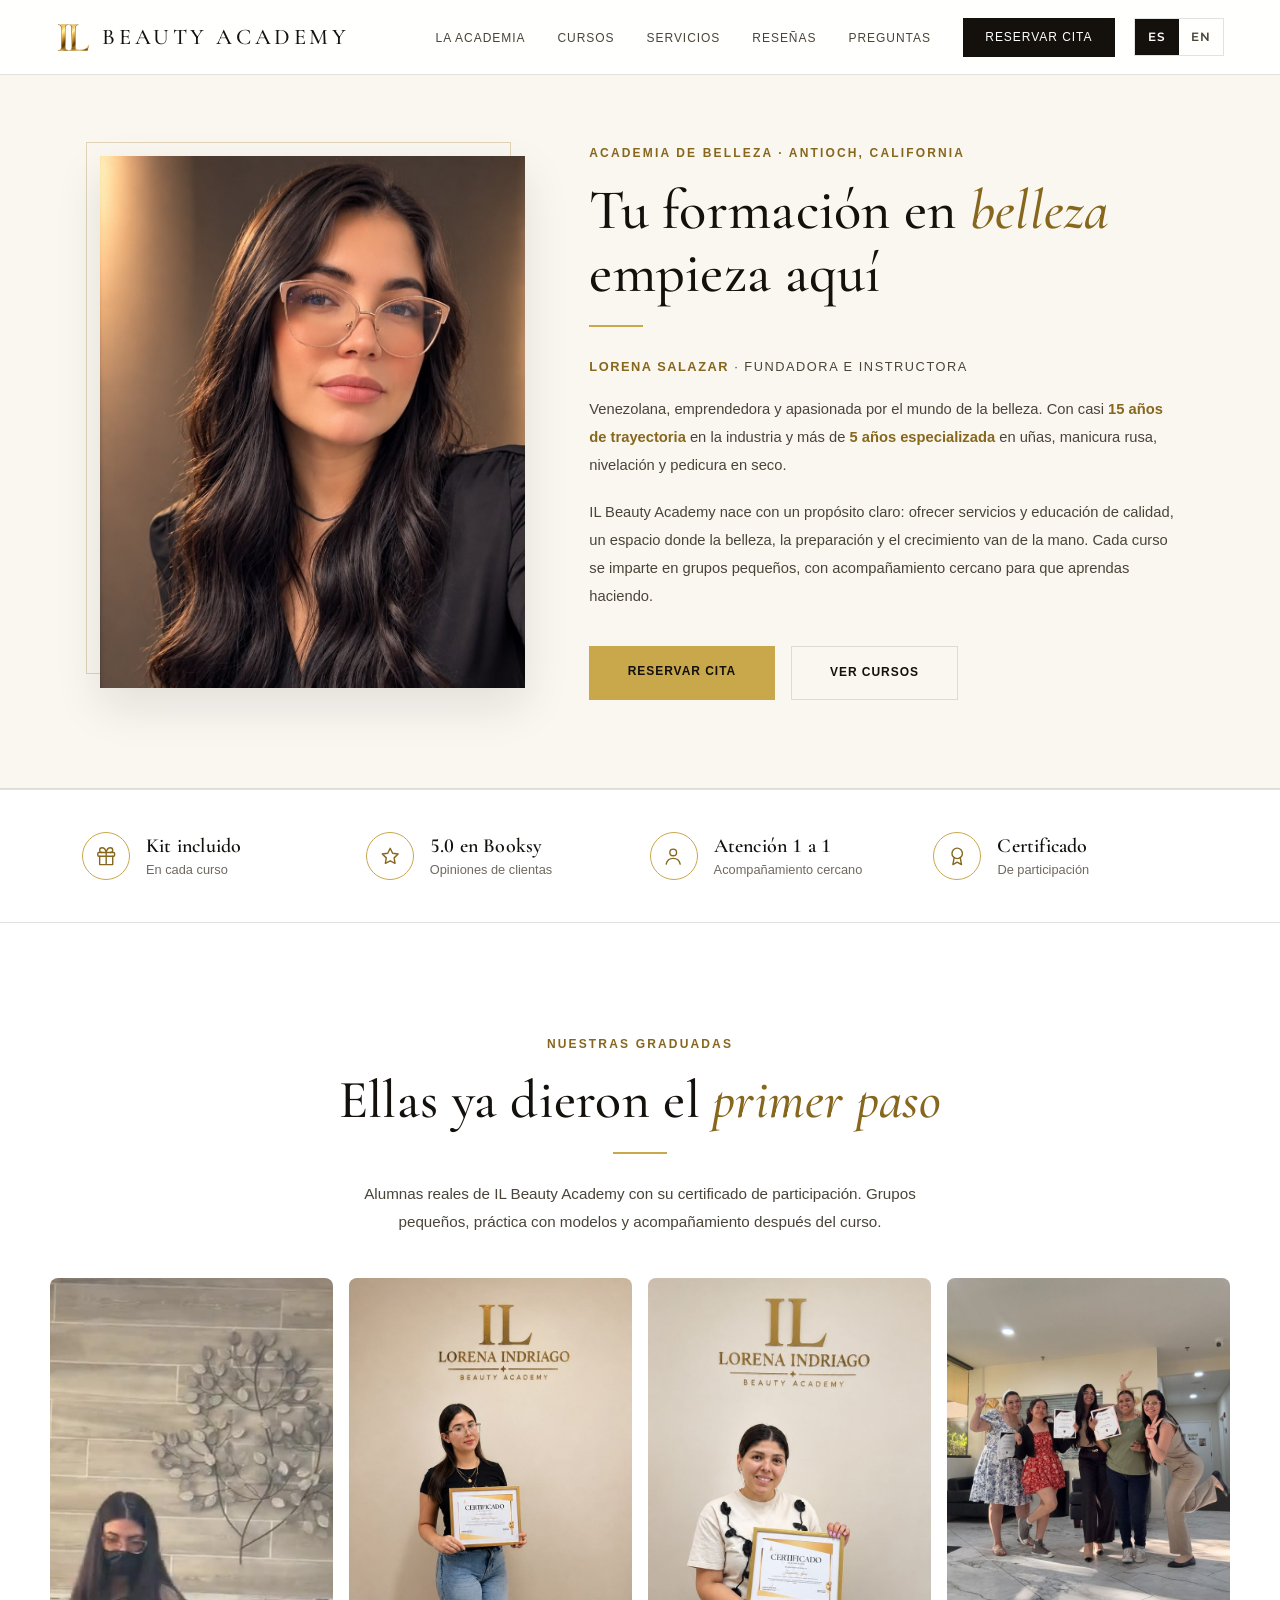
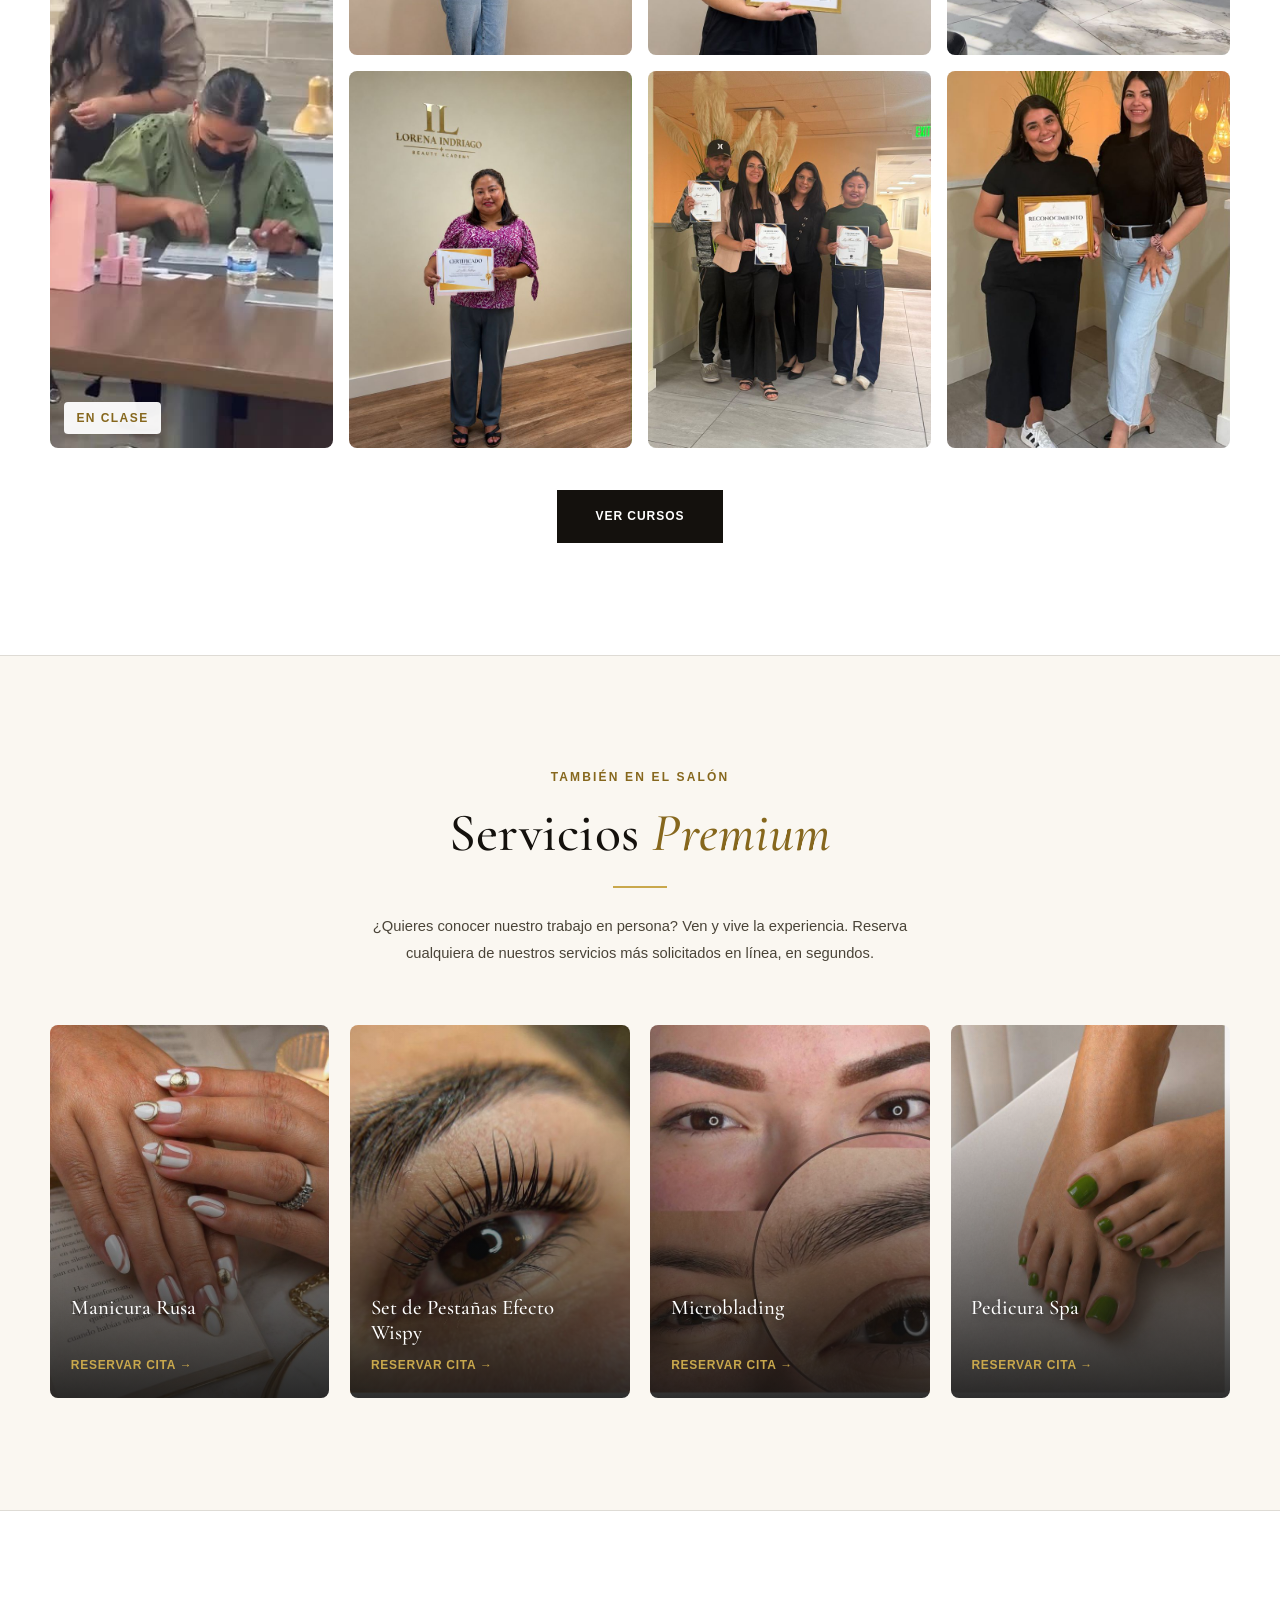
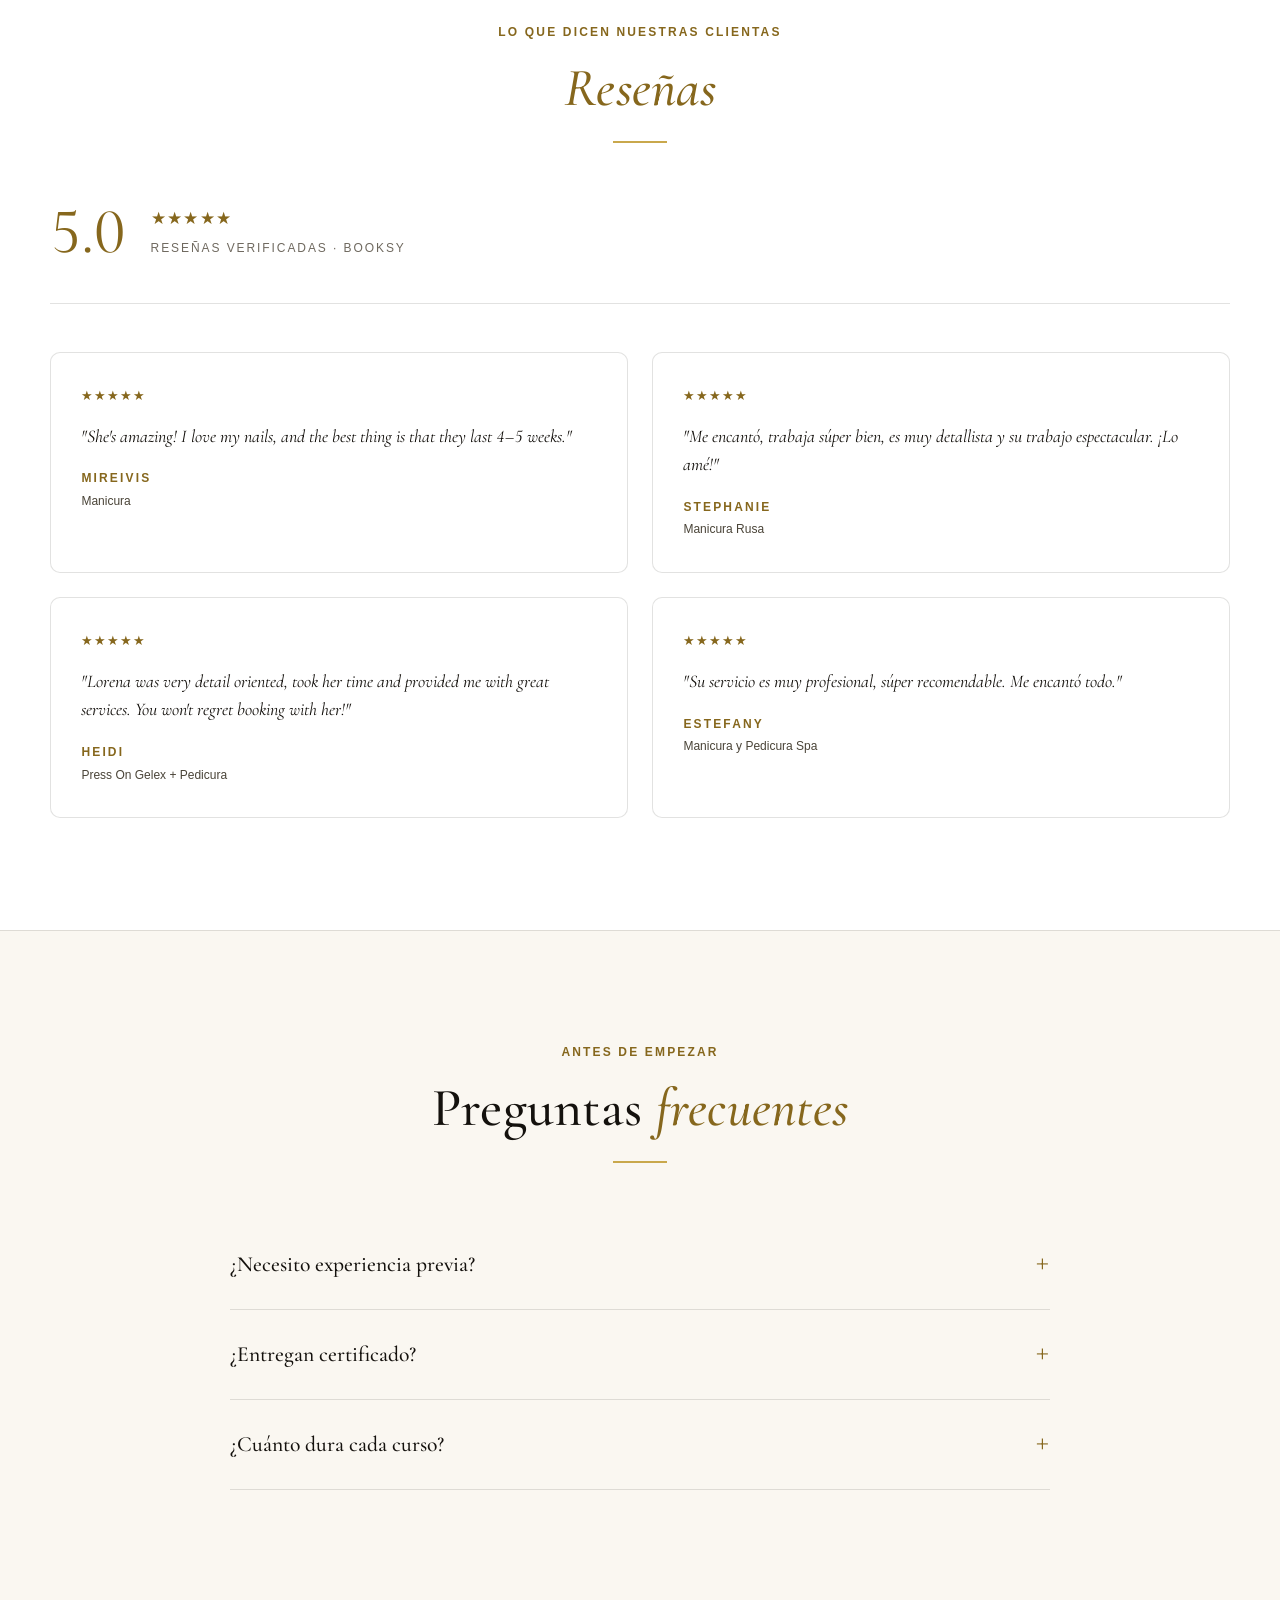
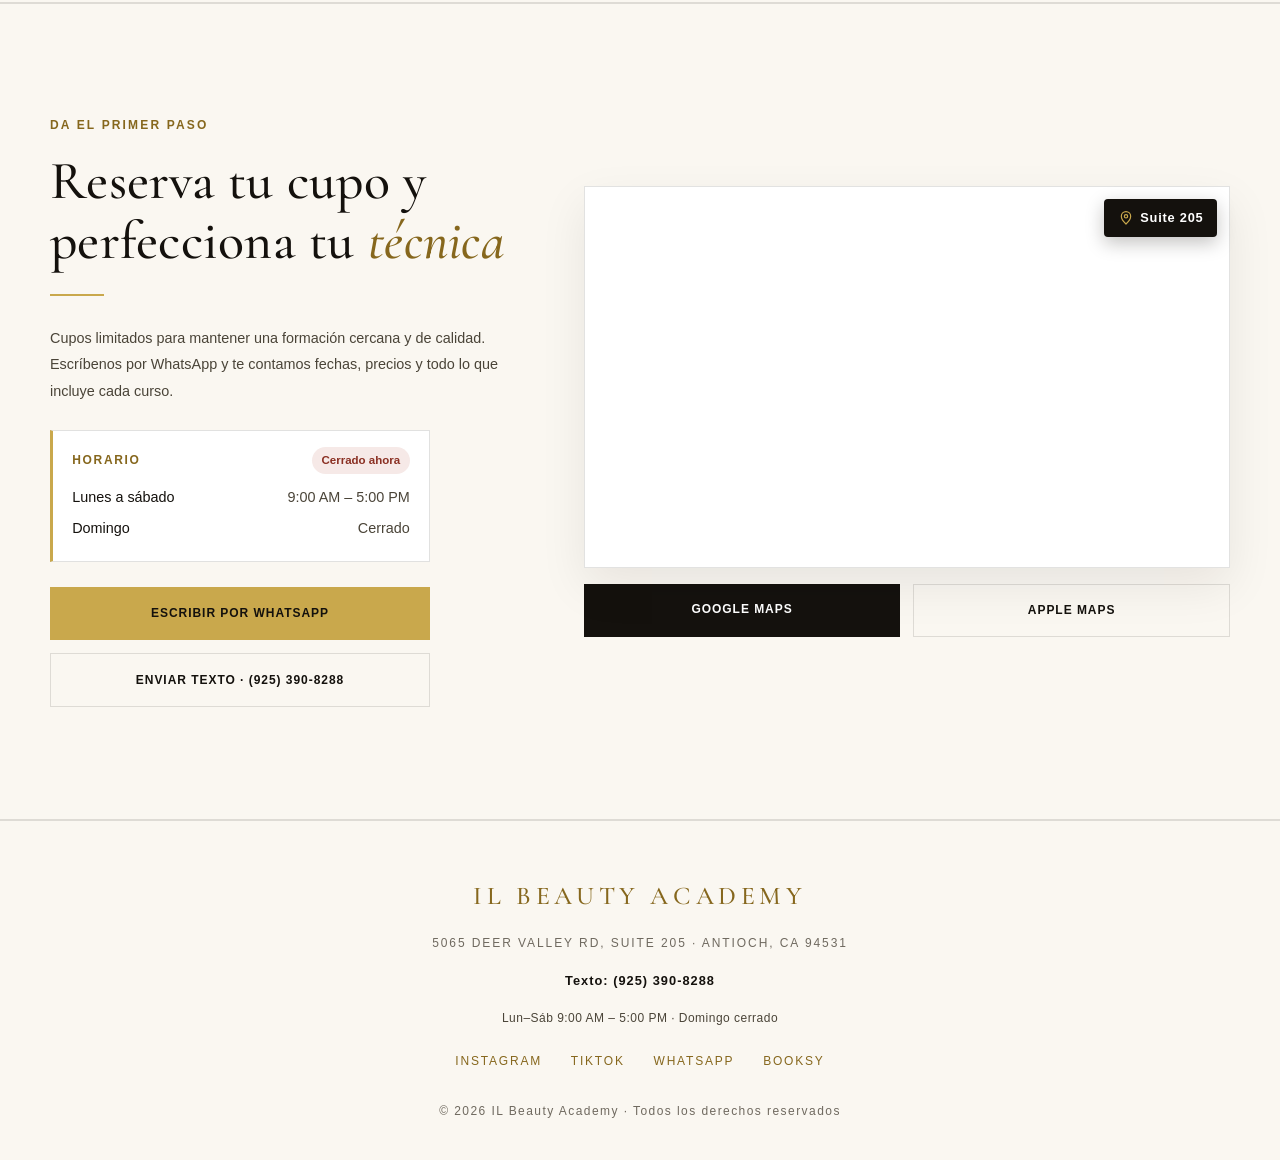
==== index.html @ 72096ed3 "Manicura Rusa Pro: mostrar foto en lugar de caja negra hasta tener video - Safari mostraba el reprod" ====
<!DOCTYPE html>
<html lang="es">
<head>
<meta charset="UTF-8"/>
<meta name="viewport" content="width=device-width, initial-scale=1.0"/>
<meta name="color-scheme" content="light only"/>
<meta name="supported-color-schemes" content="light"/>
<title>IL Beauty Academy · Cursos y Servicios de Belleza — Antioch, CA</title>
<link rel="icon" type="image/png" sizes="32x32" href="/img/icon-32.png?v=3"/>
<link rel="apple-touch-icon" sizes="180x180" href="/img/icon-180.png?v=3"/>
<meta name="theme-color" content="#14110d"/>
<meta property="og:type" content="website"/>
<meta property="og:site_name" content="IL Beauty Academy"/>
<meta property="og:title" content="IL Beauty Academy · Cursos y servicios de belleza en Antioch, CA"/>
<meta property="og:description" content="Cursos profesionales de uñas y servicios premium de belleza en Antioch, CA. / Professional nail courses and premium beauty services."/>
<meta property="og:url" content="https://ilbeautyacademy.com/"/>
<meta property="og:image" content="https://ilbeautyacademy.com/img/og-image.jpg?v=3"/>
<meta property="og:image:width" content="1200"/>
<meta property="og:image:height" content="630"/>
<meta name="twitter:card" content="summary_large_image"/>
<meta name="description" content="Academia de belleza en Antioch, CA. Cursos profesionales de uñas, pestañas y cejas, y servicios premium de belleza."/>
<link href="https://fonts.googleapis.com/css2?family=Cormorant+Garamond:ital,wght@0,300;0,400;0,500;0,600;1,300;1,400;1,500&family=Montserrat:wght@300;400;500;600;700&display=swap" rel="stylesheet"/>
<style>
  :root{
    color-scheme: light;
    --paper:#ffffff;
    --paper-2:#faf7f1;
    --ink:#14110d;
    --ink-soft:#4a4438;
    --gray:#8a8378;
    --gold:#C9A84C;
    --gold-deep:#9c7823;
    --black:#111111;
    --line:rgba(20,17,13,0.12);
    --gold-line:rgba(156,120,35,0.28);
  }
  *,*::before,*::after{box-sizing:border-box;margin:0;padding:0;}
  html{scroll-behavior:smooth;background:#fff;}
  body{background:var(--paper);color:var(--ink);font-family:'Montserrat',sans-serif;font-weight:400;line-height:1.6;overflow-x:hidden;-webkit-font-smoothing:antialiased;}
  img{display:block;max-width:100%;}
  a{color:inherit;}

  /* ---------- TYPE HELPERS ---------- */
  .eyebrow{font-size:0.62rem;letter-spacing:0.34em;text-transform:uppercase;color:var(--gold-deep);font-weight:600;}
  .display{font-family:'Cormorant Garamond',serif;font-weight:300;line-height:1.04;letter-spacing:0.005em;}
  .display em{font-style:italic;color:var(--gold-deep);}
  .rule{width:54px;height:2px;background:var(--gold);}

  /* ---------- NAV ---------- */
  nav{position:fixed;top:0;left:0;right:0;z-index:200;display:flex;align-items:center;justify-content:space-between;
    padding:1.1rem 3.5rem;background:rgba(255,255,255,0.92);backdrop-filter:blur(14px);border-bottom:1px solid var(--line);}
  .logo{font-family:'Cormorant Garamond',serif;font-size:1.4rem;font-weight:500;letter-spacing:0.16em;text-transform:uppercase;color:var(--gold-deep);text-decoration:none;}
  .logo span{color:var(--ink);}
  .nav-links{display:flex;align-items:center;gap:2rem;list-style:none;}
  .nav-links a{display:inline-flex;align-items:center;font-size:0.66rem;letter-spacing:0.18em;text-transform:uppercase;text-decoration:none;color:var(--ink-soft);font-weight:500;transition:color .2s;}
  .nav-links a:hover{color:var(--gold-deep);}
  .nav-cta{background:var(--ink);color:#fff !important;padding:0.62rem 1.4rem;font-size:0.62rem;letter-spacing:0.18em;font-weight:600;transition:background .2s;}
  .nav-cta:hover{background:var(--gold-deep);}
  .hamb{display:none;flex-direction:column;align-items:center;justify-content:center;gap:5px;width:44px;height:44px;background:none;border:none;cursor:pointer;padding:0;}
  .hamb span{width:22px;height:2px;background:var(--ink);transition:.3s;}
  #navtog{display:none;}

  /* ---------- BUTTONS ---------- */
  .btn{display:inline-block;text-decoration:none;font-size:0.68rem;letter-spacing:0.2em;text-transform:uppercase;font-weight:600;padding:1.05rem 2.4rem;transition:all .25s;cursor:pointer;border:none;}
  .btn-gold{background:var(--gold);color:var(--ink);}
  .btn-gold:hover{background:var(--gold-deep);color:#fff;transform:translateY(-2px);}
  .btn-dark{background:var(--ink);color:#fff;}
  .btn-dark:hover{background:var(--gold-deep);transform:translateY(-2px);}
  .btn-ghost{background:transparent;color:var(--ink);border:1px solid var(--line);}
  .btn-ghost:hover{border-color:var(--gold-deep);color:var(--gold-deep);}

  /* ---------- HERO ---------- */
  .hero{display:grid;grid-template-columns:1.05fr 0.95fr;min-height:100vh;align-items:stretch;background:var(--paper);}
  .hero-text{display:flex;flex-direction:column;justify-content:center;padding:9rem 4.5rem 5rem;background:var(--paper);}
  .hero-text .eyebrow{margin-bottom:1.6rem;}
  .hero-text h1{font-size:clamp(2.9rem,5.2vw,5.3rem);margin-bottom:1.7rem;color:var(--ink);}
  .hero-text p{font-size:1rem;color:var(--ink-soft);max-width:34ch;line-height:1.85;margin-bottom:2.6rem;}
  .hero-ctas{display:flex;gap:1rem;flex-wrap:wrap;}
  .hero-meta{margin-top:3rem;padding-top:1.6rem;border-top:1px solid var(--line);font-size:0.62rem;letter-spacing:0.16em;text-transform:uppercase;color:var(--gray);}
  .hero-meta b{color:var(--gold-deep);font-weight:600;}
  .hero-media{position:relative;overflow:hidden;background:var(--paper-2);}
  .hero-media img{width:100%;height:100%;object-fit:cover;}
  .hero-badge{position:absolute;left:1.6rem;bottom:2.5rem;background:#fff;color:var(--ink);padding:1.1rem 1.6rem;box-shadow:0 12px 34px rgba(20,17,13,0.18);border-bottom:2px solid var(--gold);border-radius:6px;}
  .hero-badge .n{font-family:'Cormorant Garamond',serif;font-size:2.1rem;line-height:1;color:var(--gold-deep);}
  .hero-badge .l{font-size:0.55rem;letter-spacing:0.2em;text-transform:uppercase;color:var(--gray);margin-top:.3rem;}

  /* ---------- TRUST STRIP ---------- */
  .trust{background:var(--paper-2);color:var(--ink);border-top:1px solid var(--line);border-bottom:1px solid var(--line);}
  .trust-in{max-width:1180px;margin:0 auto;display:grid;grid-template-columns:repeat(4,1fr);}
  .trust-item{padding:1.6rem 1.5rem;text-align:center;border-right:1px solid var(--line);}
  .trust-item:last-child{border-right:none;}
  .trust-item .t{font-family:'Cormorant Garamond',serif;font-size:1.5rem;color:var(--gold-deep);line-height:1;}
  .trust-item .s{font-size:0.55rem;letter-spacing:0.18em;text-transform:uppercase;color:var(--gray);margin-top:.5rem;}

  /* ---------- SECTION SHELL ---------- */
  section{padding:7rem 2rem;background:var(--paper);}
  .wrap{max-width:1180px;margin:0 auto;}
  .head{margin-bottom:3.6rem;}
  .head.center{text-align:center;}
  .head .eyebrow{display:block;margin-bottom:1rem;}
  .head h2{font-size:clamp(2rem,4.2vw,3.4rem);}
  .head.center .rule{margin:1.4rem auto 0;}
  .head .rule{margin-top:1.4rem;}

  /* ---------- INSTRUCTORA ---------- */
  #instructora{background:var(--paper-2);border-top:1px solid var(--line);border-bottom:1px solid var(--line);}
  .inst-grid{display:grid;grid-template-columns:0.72fr 1fr;gap:4rem;align-items:center;max-width:1080px;margin:0 auto;}
  .inst-photo{position:relative;}
  .inst-photo .frame{position:absolute;top:-14px;left:-14px;width:100%;height:100%;border:1px solid var(--gold-line);z-index:0;}
  .inst-photo img{position:relative;z-index:1;width:100%;aspect-ratio:4/5;object-fit:cover;object-position:top;box-shadow:0 18px 44px rgba(20,17,13,0.10);}
  .inst-text .eyebrow{display:block;margin-bottom:.8rem;}
  .inst-text h2{font-size:clamp(2rem,4vw,3rem);margin-bottom:1.1rem;}
  .inst-text .rule{margin-bottom:1.8rem;}
  .inst-text p{font-size:0.92rem;color:var(--ink-soft);line-height:1.9;margin-bottom:1.2rem;}
  .inst-text p:last-child{margin-bottom:0;}
  .inst-text p strong{color:var(--gold-deep);font-weight:600;}

  /* ---------- CURSOS ---------- */
  .courses-grid{display:grid;grid-template-columns:repeat(4,1fr);gap:1.6rem;align-items:stretch;}
  .course{background:var(--paper);border:1px solid var(--line);display:flex;flex-direction:column;transition:border-color .3s,transform .3s,box-shadow .3s;}
  .course:hover{border-color:var(--gold-line);transform:translateY(-5px);box-shadow:0 18px 40px rgba(20,17,13,0.09);}
  .course-img{aspect-ratio:16/11;overflow:hidden;position:relative;}
  .course-img img{width:100%;height:100%;object-fit:cover;transition:transform .6s;}
  .course:hover .course-img img{transform:scale(1.05);}
  .course-tag{position:absolute;top:1rem;left:1rem;background:rgba(255,255,255,0.94);color:var(--gold-deep);font-size:0.54rem;letter-spacing:0.18em;text-transform:uppercase;padding:.42rem .8rem;font-weight:600;box-shadow:0 3px 12px rgba(20,17,13,0.12);border-radius:4px;}
  .course-body{padding:1.9rem 1.7rem 1.8rem;display:flex;flex-direction:column;flex:1;}
  .course-body h3{font-family:'Cormorant Garamond',serif;font-weight:500;font-size:1.55rem;line-height:1.12;margin-bottom:.5rem;}
  .course-sub{font-size:0.62rem;letter-spacing:0.14em;text-transform:uppercase;color:var(--gray);margin-bottom:1.3rem;}
  .course ul{list-style:none;margin-bottom:1.6rem;}
  .course ul li{font-size:0.8rem;color:var(--ink-soft);padding:.36rem 0 .36rem 1.25rem;position:relative;line-height:1.55;}
  .course ul li::before{content:"";position:absolute;left:0;top:.72em;width:6px;height:6px;background:var(--gold);transform:rotate(45deg);}
  .course-foot{margin-top:auto;}
  .course-btn{display:block;text-align:center;border:1px solid var(--ink);color:var(--ink);text-decoration:none;padding:.85rem;font-size:0.6rem;letter-spacing:0.2em;text-transform:uppercase;font-weight:600;transition:.2s;}
  .course-btn:hover{background:var(--ink);color:#fff;}

  /* ---------- SIGNATURE COURSE CARD (accordion) ---------- */
  .course-signature{background:#fff;border-radius:16px;overflow:hidden;border-color:var(--gold-line);box-shadow:0 10px 34px rgba(20,17,13,0.08);}
  .course-signature:hover{box-shadow:0 20px 44px rgba(20,17,13,0.11);}
  .course-price{font-family:'Cormorant Garamond',serif;font-size:1.75rem;font-weight:600;color:var(--gold-deep);margin-bottom:.85rem;}
  .course-short{font-size:0.85rem;color:var(--ink-soft);line-height:1.65;margin-bottom:1.5rem;}
  .curriculum-check{position:absolute;opacity:0;pointer-events:none;width:0;height:0;}
  .curriculum-btn{display:flex;align-items:center;justify-content:center;gap:.55rem;cursor:pointer;background:#fff;border:1.5px solid var(--gold);color:var(--gold-deep);text-transform:uppercase;letter-spacing:.18em;font-size:0.62rem;font-weight:700;padding:.9rem 1rem;border-radius:8px;transition:background .25s ease,color .25s ease;user-select:none;margin-top:auto;}
  .curriculum-btn:hover{background:var(--gold);color:#fff;}
  .curriculum-btn-hide{display:none;}
  .curriculum-check:checked ~ .curriculum-btn .curriculum-btn-show{display:none;}
  .curriculum-check:checked ~ .curriculum-btn .curriculum-btn-hide{display:inline;}
  .curriculum-arrow{flex-shrink:0;transition:transform .35s ease;}
  .curriculum-check:checked ~ .curriculum-btn .curriculum-arrow{transform:rotate(180deg);}
  .curriculum-panel{display:grid;grid-template-rows:0fr;transition:grid-template-rows .35s ease;}
  .curriculum-check:checked ~ .curriculum-panel{grid-template-rows:1fr;}
  .curriculum-inner{overflow:hidden;min-height:0;}
  .curriculum-block{margin-top:1.5rem;padding-top:1.2rem;border-top:1px solid var(--line);}
  .curriculum-title{font-family:'Cormorant Garamond',serif;font-size:1.08rem;font-weight:600;color:var(--gold-deep);letter-spacing:.01em;margin-bottom:.65rem;}
  .curriculum-list{list-style:none;}
  .curriculum-list li{font-size:0.8rem;color:var(--ink-soft);padding:.32rem 0 .32rem 1.1rem;position:relative;line-height:1.55;}
  .curriculum-list li::before{content:"";position:absolute;left:0;top:.72em;width:5px;height:5px;border-radius:50%;background:var(--gold);}
  .curriculum-list.check-list li{padding-left:0;}
  .curriculum-list.check-list li::before{content:none;}
  .curriculum-cta{margin-top:1.5rem;padding-top:1.2rem;border-top:1px solid var(--line);}
  .curriculum-cta > a{margin-top:.7rem;}
  .curriculum-cta > a:first-child{margin-top:0;}
  .curriculum-back,.curriculum-back:link,.curriculum-back:visited,.curriculum-back:hover,.curriculum-back:focus,.curriculum-back:active{display:flex;align-items:center;justify-content:center;gap:.55rem;cursor:pointer;background:#fff;border:1.5px solid var(--gold);color:var(--gold-deep);text-transform:uppercase;letter-spacing:.18em;font-size:0.62rem;font-weight:700;padding:.9rem 1rem;border-radius:8px;text-decoration:none;}

  /* ---------- MODAL ---------- */
  .modal{position:fixed;inset:0;z-index:400;display:flex;align-items:center;justify-content:center;padding:1.5rem;
    background:rgba(17,17,17,0.62);backdrop-filter:blur(4px);opacity:0;visibility:hidden;transition:opacity .3s,visibility .3s;}
  .modal:target{opacity:1;visibility:visible;}
  .modal-box{background:#fff;width:100%;max-width:480px;max-height:88vh;overflow-y:auto;padding:2.6rem 2.3rem;position:relative;border-top:3px solid var(--gold);transform:translateY(16px);transition:transform .3s;border-radius:8px;}
  .modal:target .modal-box{transform:translateY(0);}
  .modal-close{position:absolute;top:.8rem;right:1.1rem;font-size:1.7rem;line-height:1;color:var(--gray);text-decoration:none;}
  .modal-close:hover{color:var(--gold-deep);}
  .modal-box .eyebrow{display:block;margin-bottom:.5rem;}
  .modal-box h3{font-family:'Cormorant Garamond',serif;font-weight:500;font-size:1.9rem;margin-bottom:1.4rem;}
  .mrow{display:flex;justify-content:space-between;gap:1rem;padding:.7rem 0;border-bottom:1px solid var(--line);font-size:0.72rem;}
  .mrow span:first-child{letter-spacing:0.14em;text-transform:uppercase;color:var(--gray);}
  .mrow span:last-child{color:var(--ink);font-weight:500;text-align:right;}
  .msub{font-size:0.6rem;letter-spacing:0.18em;text-transform:uppercase;color:var(--gold-deep);font-weight:600;margin:1.4rem 0 .7rem;}
  .modal-box ul{list-style:none;margin-bottom:1.7rem;}
  .modal-box ul li{font-size:0.8rem;color:var(--ink-soft);padding:.32rem 0 .32rem 1.2rem;position:relative;}
  .modal-box ul li::before{content:"";position:absolute;left:0;top:.7em;width:6px;height:6px;background:var(--gold);transform:rotate(45deg);}
  .modal-wa{display:block;text-align:center;background:var(--gold);color:var(--ink);padding:.95rem;font-size:0.64rem;letter-spacing:0.18em;text-transform:uppercase;font-weight:600;text-decoration:none;transition:.2s;border-radius:4px;}
  .modal-wa:hover{background:var(--gold-deep);color:#fff;}
  .modal-overlay-close{position:absolute;inset:0;z-index:0;}
  .modal-box{z-index:1;}
  .modal-box.wide{max-width:640px;}
  .modal-box p.mdesc{font-size:0.85rem;color:var(--ink-soft);line-height:1.85;margin-bottom:1.6rem;}
  .modal-gallery{display:grid;grid-template-columns:repeat(3,1fr);gap:8px;margin-bottom:1.7rem;}
  .modal-gallery img{width:100%;aspect-ratio:1;object-fit:cover;border-radius:6px;}
  .modal-box .mrow-wrap{margin-bottom:1.7rem;}

  /* ---------- SERVICIOS ---------- */
  #servicios{background:var(--paper-2);border-top:1px solid var(--line);border-bottom:1px solid var(--line);}
  .serv-grid{display:grid;grid-template-columns:repeat(4,1fr);gap:1.3rem;}
  .serv{position:relative;overflow:hidden;text-decoration:none;color:#fff;aspect-ratio:3/4;display:flex;align-items:flex-end;border-radius:8px;}
  .serv img{position:absolute;inset:0;width:100%;height:100%;object-fit:cover;transition:transform .6s;}
  .serv::after{content:"";position:absolute;inset:0;background:linear-gradient(to top,rgba(17,17,17,0.82),rgba(17,17,17,0.05) 60%);}
  .serv:hover img{transform:scale(1.06);}
  .serv-cap{position:relative;z-index:2;padding:1.4rem 1.3rem;width:100%;display:flex;flex-direction:column;justify-content:flex-end;}
  .serv-cap h4{font-family:'Cormorant Garamond',serif;font-weight:500;font-size:1.3rem;line-height:1.2;
    height:2.4em;margin:0;
    display:-webkit-box;-webkit-line-clamp:2;-webkit-box-orient:vertical;overflow:hidden;}
  .serv-cap .link{font-size:0.56rem;letter-spacing:0.18em;text-transform:uppercase;color:var(--gold);font-weight:600;margin-top:.65rem;display:inline-block;}


  /* ---------- RESEÑAS ---------- */
  .rating{display:flex;align-items:center;gap:1.6rem;max-width:1180px;margin:0 auto 3rem;padding-bottom:2.4rem;border-bottom:1px solid var(--line);}
  .rating .num{font-family:'Cormorant Garamond',serif;font-size:4rem;color:var(--gold-deep);line-height:1;}
  .stars{color:var(--gold);font-size:1.05rem;letter-spacing:.08em;}
  .rating .cnt{font-size:0.62rem;letter-spacing:0.16em;text-transform:uppercase;color:var(--gray);margin-top:.35rem;}
  .rev-grid{display:grid;grid-template-columns:repeat(2,1fr);gap:1.5rem;max-width:1180px;margin:0 auto;}
  .rev{background:var(--paper);border:1px solid var(--line);padding:2rem 1.9rem;transition:border-color .3s;border-radius:10px;}
  .rev:hover{border-color:var(--gold-line);}
  .rev .s{color:var(--gold);font-size:0.82rem;margin-bottom:1rem;letter-spacing:.06em;}
  .rev p{font-family:'Cormorant Garamond',serif;font-style:italic;font-size:1.12rem;line-height:1.6;color:var(--ink);margin-bottom:1.2rem;}
  .rev .who{font-size:0.62rem;letter-spacing:0.18em;text-transform:uppercase;color:var(--gold-deep);font-weight:600;}
  .rev .svc{font-size:0.6rem;color:var(--gray);margin-top:.2rem;}

  /* ---------- FAQ ---------- */
  #faq{background:var(--paper-2);border-top:1px solid var(--line);border-bottom:1px solid var(--line);}
  .faq-wrap{max-width:820px;margin:0 auto;}
  details.faq{border-bottom:1px solid var(--line);}
  details.faq summary{list-style:none;cursor:pointer;padding:1.5rem 0;display:flex;justify-content:space-between;align-items:center;gap:1.5rem;
    font-family:'Cormorant Garamond',serif;font-size:1.35rem;font-weight:500;color:var(--ink);}
  details.faq summary::-webkit-details-marker{display:none;}
  details.faq summary .plus{font-family:'Montserrat',sans-serif;font-weight:300;font-size:1.6rem;color:var(--gold-deep);transition:transform .3s;flex-shrink:0;}
  details.faq[open] summary .plus{transform:rotate(45deg);}
  details.faq .ans{padding:0 0 1.6rem;font-size:0.9rem;color:var(--ink-soft);line-height:1.85;max-width:66ch;}

  /* ---------- CTA BAND ---------- */
  .cta{background:var(--paper);color:var(--ink);text-align:center;position:relative;border-top:1px solid var(--line);}
  .cta::before{content:"";position:absolute;top:0;left:50%;transform:translateX(-50%);width:1px;background:linear-gradient(transparent,var(--gold));height:44px;}
  .cta .wrap{max-width:640px;}
  .cta .eyebrow{color:var(--gold-deep);}
  .cta h2{font-family:'Cormorant Garamond',serif;font-weight:300;font-size:clamp(2rem,4.4vw,3.2rem);line-height:1.12;margin:1rem 0 1.2rem;}
  .cta h2 em{font-style:italic;color:var(--gold-deep);}
  .cta p{color:var(--ink-soft);font-size:0.9rem;line-height:1.9;margin-bottom:2.4rem;}

  /* ---------- FOOTER ---------- */
  footer{background:var(--paper-2);color:var(--ink-soft);border-top:1px solid var(--line);padding:3.4rem 2rem 2.4rem;}
  .foot-in{max-width:1180px;margin:0 auto;display:flex;flex-direction:column;align-items:center;gap:1.1rem;text-align:center;}
  .foot-logo{font-family:'Cormorant Garamond',serif;font-size:1.6rem;font-weight:500;letter-spacing:0.18em;text-transform:uppercase;color:var(--gold-deep);}
  .foot-addr{font-size:0.62rem;letter-spacing:0.16em;text-transform:uppercase;color:var(--gray);}
  .foot-links{display:flex;gap:1.8rem;margin-top:.4rem;}
  .foot-links a{font-size:0.62rem;letter-spacing:0.15em;text-transform:uppercase;color:var(--gold-deep);text-decoration:none;transition:opacity .2s;}
  .foot-links a:hover{opacity:.65;}
  .foot-copy{font-size:0.56rem;letter-spacing:0.12em;color:var(--gray);margin-top:.8rem;}

  /* ---------- SCROLL REVEAL ---------- */
  .reveal{opacity:0;transform:translateY(24px);transition:opacity .7s ease,transform .7s ease;}
  .reveal.in{opacity:1;transform:none;}

  /* ---------- RESPONSIVE ---------- */
  @media (max-width:1024px){
    .hero-text{padding:8rem 3rem 4rem;}
    .courses-grid{grid-template-columns:1fr 1fr;}
    .serv-grid{grid-template-columns:1fr 1fr;}
    .pgrid{grid-template-columns:repeat(3,1fr);} .pgrid.showcase{grid-template-columns:repeat(2,1fr);}
  }
  @media (max-width:768px){
    nav{padding:.9rem 1.2rem;}
    .nav-links{position:fixed;top:0;right:0;height:100vh;width:78%;max-width:320px;background:#fff;border-left:1px solid var(--line);flex-direction:column;justify-content:center;align-items:stretch;gap:.4rem;padding:0 2rem;transform:translateX(100%);transition:transform .35s;box-shadow:-20px 0 60px rgba(20,17,13,.12);}
    .nav-links a{color:var(--ink);font-size:0.95rem;justify-content:center;padding:.95rem 0;min-height:44px;}
    .nav-links .nav-cta{color:#fff !important;background:var(--ink);margin-top:.6rem;padding:1rem 1.4rem;justify-content:center;}
    #navtog:checked ~ .nav-links{transform:translateX(0);}
    .hamb{display:flex;z-index:210;}
    #navtog:checked ~ .hamb span:nth-child(1){transform:translateY(7px) rotate(45deg);}
    #navtog:checked ~ .hamb span:nth-child(2){opacity:0;}
    #navtog:checked ~ .hamb span:nth-child(3){transform:translateY(-7px) rotate(-45deg);}
    section{padding:4rem 1.25rem;}
    .hero{grid-template-columns:1fr;min-height:auto;}
    .hero-text{padding:2.6rem 1.4rem 3rem;order:2;}
    .hero-text h1{font-size:clamp(2.1rem,8.2vw,3.2rem);}
    .hero-text p{max-width:none;}
    .hero-media{order:1;height:62vh;}
    .hero-media img{object-position:center 15%;}
    .hero-badge{bottom:1.2rem;left:1.25rem;padding:.9rem 1.3rem;}
    .trust-in{grid-template-columns:1fr 1fr;}
    .trust-item{padding:1.3rem 1rem;}
    .trust-item:nth-child(2){border-right:none;}
    .trust-item:nth-child(1),.trust-item:nth-child(2){border-bottom:1px solid var(--line);}
    .inst-grid{grid-template-columns:1fr;gap:2.6rem;}
    .inst-photo .frame{display:none;}
    .inst-photo img{max-height:440px;}
    .courses-grid{grid-template-columns:1fr;}
    .serv-grid{grid-template-columns:1fr 1fr;gap:1rem;}
    .rev-grid{grid-template-columns:1fr;}
    .rating{flex-direction:column;align-items:flex-start;gap:.8rem;}
    .pgrid,.pgrid.showcase{grid-template-columns:1fr 1fr;gap:.9rem;}
    .pbody{padding:1rem .95rem 1.05rem;}
    .ship{grid-template-columns:1fr;gap:1.4rem;padding:2rem 1.5rem;}
    .ship ul{grid-template-columns:1fr;}
    .modal-box{padding:2.2rem 1.4rem;}
    .modal-close{top:.4rem;right:.4rem;width:44px;height:44px;display:flex;align-items:center;justify-content:center;}
    .foot-links{flex-wrap:wrap;justify-content:center;row-gap:.3rem;}
    .foot-links a{padding:.6rem .5rem;min-height:44px;display:inline-flex;align-items:center;}
    .hero-badge .l,.trust-item .s,.serv-cap .link,.foot-copy,.pcat,.foot-addr{font-size:0.62rem;}
    .pbadge{font-size:0.56rem;}
    .dist-seal{font-size:0.58rem;padding:.45rem .9rem;text-align:center;white-space:normal;}
    .brand-plate{gap:.6rem;margin-bottom:2rem;}
    .brand-plate::before,.brand-plate::after{max-width:36px;}
    .brand-plate span{font-size:0.85rem;letter-spacing:0.2em;}
  }
  @media (max-width:430px){
    .pgrid{grid-template-columns:1fr;} .pgrid.showcase{grid-template-columns:1fr 1fr;gap:.7rem;}
    .brand-plate::before,.brand-plate::after{max-width:22px;}
    .brand-plate span{font-size:0.75rem;letter-spacing:0.16em;}
  }
</style>
<link rel="stylesheet" href="typography.css?v=2"/>
<link rel="stylesheet" href="/site.css?v=18"/>
<script type="application/ld+json">{"@context": "https://schema.org", "@type": "BeautySalon", "name": "IL Beauty Academy", "url": "https://ilbeautyacademy.com/", "image": "https://ilbeautyacademy.com/img/og-image.jpg?v=3", "telephone": "+1-925-390-8288", "address": {"@type": "PostalAddress", "streetAddress": "5065 Deer Valley Rd, Suite 205", "addressLocality": "Antioch", "addressRegion": "CA", "postalCode": "94531", "addressCountry": "US"}, "sameAs": ["https://www.instagram.com/cuidatupiel.vida", "https://www.tiktok.com/@nailslore19", "https://booksy.com/en-us/1698446_il-beauty-academy_nail-salon_103886_antioch"], "hasMap": "https://maps.app.goo.gl/nbDPUWKwXdyxn8jh6", "logo": "https://ilbeautyacademy.com/img/logo-completo.jpg", "openingHoursSpecification": [{"@type": "OpeningHoursSpecification", "dayOfWeek": ["Monday", "Tuesday", "Wednesday", "Thursday", "Friday", "Saturday"], "opens": "09:00", "closes": "17:00"}]}</script>
</head>
<body>

<!-- NAV -->
<nav>
  <a href="#top" class="logo" aria-label="IL Beauty Academy"><img class="logo-mark" src="/img/logo-il.png?v=2" alt="" width="44" height="44"/><span class="logo-text">Beauty Academy</span></a>
  <input type="checkbox" id="navtog"/>
  <ul class="nav-links">
    <li><a href="#top">La Academia</a></li>
    <li><a href="/cursos/">Cursos</a></li>
    <li><a href="#servicios">Servicios</a></li>
    <li><a href="#resenas">Reseñas</a></li>
    <li><a href="#faq">Preguntas</a></li>
    <li><a class="nav-cta" href="/citas/">Reservar cita</a></li>
  </ul>
  <div class="lang-switch" role="group" aria-label="Idioma / Language"><button type="button" data-lang="es" lang="es" aria-pressed="true">ES</button><button type="button" data-lang="en" lang="en" aria-pressed="false">EN</button></div>
  <label class="hamb" for="navtog"><span></span><span></span><span></span></label>
</nav>

<!-- PORTADA: Lorena + la academia en un solo bloque -->
<header class="intro" id="top">
  <div class="inst-grid">
    <div class="inst-photo">
      <div class="frame"></div>
      <img src="/img/lorena-foto.jpg" alt="Lorena Salazar, fundadora e instructora de IL Beauty Academy" width="921" height="1151" fetchpriority="high"/>
    </div>
    <div class="inst-text">
      <span class="eyebrow">Academia de Belleza · Antioch, California</span>
      <h1 class="display">Tu formación en <em>belleza</em> empieza aquí</h1>
      <div class="rule"></div>
      <p class="intro-who"><strong>Lorena Salazar</strong> · Fundadora e instructora</p>
      <p>Venezolana, emprendedora y apasionada por el mundo de la belleza. Con casi <strong>15 años de trayectoria</strong> en la industria y más de <strong>5 años especializada</strong> en uñas, manicura rusa, nivelación y pedicura en seco.</p>
      <p>IL Beauty Academy nace con un propósito claro: ofrecer servicios y educación de calidad, un espacio donde la belleza, la preparación y el crecimiento van de la mano. Cada curso se imparte en grupos pequeños, con acompañamiento cercano para que aprendas haciendo.</p>
      <div class="hero-ctas">
        <a class="btn btn-gold" href="/citas/">Reservar cita</a>
        <a class="btn btn-ghost" href="/cursos/">Ver cursos</a>
      </div>
    </div>
  </div>
</header>

<!-- VENTAJAS (franja oscura con íconos) -->
<div class="perks">
  <div class="perks-in">
    <div class="perk"><span class="perk-ic"><svg viewBox="0 0 24 24" aria-hidden="true"><rect x="3" y="8" width="18" height="4" rx="1"/><path d="M12 8v13M19 12v9H5v-9M7.5 8a2.5 2.5 0 1 1 0-5C11 3 12 8 12 8s1-5 4.5-5a2.5 2.5 0 1 1 0 5"/></svg></span><span class="perk-tx"><strong>Kit incluido</strong><span>En cada curso</span></span></div>
    <a class="perk" href="#resenas"><span class="perk-ic"><svg viewBox="0 0 24 24" aria-hidden="true"><path d="M12 3.5l2.6 5.3 5.9.9-4.3 4.1 1 5.8L12 16.9l-5.2 2.7 1-5.8-4.3-4.1 5.9-.9z"/></svg></span><span class="perk-tx"><strong>5.0 en Booksy</strong><span>Opiniones de clientas</span></span></a>
    <div class="perk"><span class="perk-ic"><svg viewBox="0 0 24 24" aria-hidden="true"><circle cx="12" cy="8" r="3.6"/><path d="M4.5 20.5c.8-3.8 3.9-6.2 7.5-6.2s6.7 2.4 7.5 6.2"/></svg></span><span class="perk-tx"><strong>Atención 1 a 1</strong><span>Acompañamiento cercano</span></span></div>
    <div class="perk"><span class="perk-ic"><svg viewBox="0 0 24 24" aria-hidden="true"><circle cx="12" cy="9" r="5.6"/><path d="M8.7 13.6 7.4 21l4.6-2.6 4.6 2.6-1.3-7.4"/></svg></span><span class="perk-tx"><strong>Certificado</strong><span>De participación</span></span></div>
  </div>
</div>

<!-- GRADUADAS + CURSOS (fotos reales de alumnas; el detalle de cursos está en /cursos) -->
<section id="cursos" class="grads">
  <div class="wrap">
    <div class="head center reveal" style="margin-bottom:2.6rem;">
      <span class="eyebrow">Nuestras graduadas</span>
      <h2 class="display" data-en="They took the <em>first step</em>">Ellas ya dieron el <em>primer paso</em></h2>
      <div class="rule"></div>
      <p class="grads-intro">Alumnas reales de IL Beauty Academy con su certificado de participación. Grupos pequeños, práctica con modelos y acompañamiento después del curso.</p>
    </div>
    <div class="grads-grid" aria-label="Fotos de graduadas">
      <figure class="grad grad-video">
        <video muted loop playsinline preload="none" poster="/img/graduadas/en-clase.jpg" data-src="/img/graduadas/en-clase.mp4" aria-label="Video de una clase en IL Beauty Academy"></video>
        <figcaption>En clase</figcaption>
      </figure>
      <figure class="grad"><img loading="lazy" src="/img/graduadas/graduada-1.jpg" alt="Graduada de IL Beauty Academy con su certificado" width="720" height="960"/></figure>
      <figure class="grad"><img loading="lazy" src="/img/graduadas/graduada-2.jpg" alt="Graduada de IL Beauty Academy con su certificado" width="720" height="960"/></figure>
      <figure class="grad"><img loading="lazy" src="/img/graduadas/grupo-manicura.jpg" alt="Grupo de graduadas celebrando con sus certificados" width="720" height="960"/></figure>
      <figure class="grad"><img loading="lazy" src="/img/graduadas/graduada-3.jpg" alt="Graduada de IL Beauty Academy con su certificado" width="720" height="960"/></figure>
      <figure class="grad"><img loading="lazy" src="/img/graduadas/grupo-pedicura.jpg" alt="Graduados del curso de pedicura con sus certificados" width="720" height="960"/></figure>
      <figure class="grad"><img loading="lazy" src="/img/graduadas/graduada-4.jpg" alt="Alumna recibiendo su reconocimiento junto a la instructora" width="720" height="960"/></figure>
    </div>
    <p class="grads-hint" aria-hidden="true">Desliza para ver más →</p>
    <div class="grads-cta reveal">
      <a class="btn btn-dark" href="/cursos/">Ver cursos</a>
    </div>
  </div>
</section>

<!-- SERVICIOS -->
<section id="servicios">
  <div class="wrap">
    <div class="head center reveal">
      <span class="eyebrow">También en el salón</span>
      <h2 class="display" data-en="Premium <em>services</em>">Servicios <em>Premium</em></h2>
      <div class="rule"></div>
      <p style="max-width:600px;margin:1.6rem auto 0;color:var(--ink-soft);font-size:0.92rem;line-height:1.85;">¿Quieres conocer nuestro trabajo en persona? Ven y vive la experiencia. Reserva cualquiera de nuestros servicios más solicitados en línea, en segundos.</p>
    </div>
    <div class="serv-grid">
      <a class="serv reveal" href="/citas/">
        <img loading="lazy" src="/img/manicura-rusa.jpg?v=2" alt="Manicura Rusa"/>
        <div class="serv-cap"><h4>Manicura Rusa</h4><span class="link">Reservar cita →</span></div>
      </a>
      <a class="serv reveal" href="/citas/">
        <img loading="lazy" src="/img/pestanas-wispy.jpg" alt="Lashes Wispy Set"/>
        <div class="serv-cap"><h4>Set de Pestañas Efecto Wispy</h4><span class="link">Reservar cita →</span></div>
      </a>
      <a class="serv reveal" href="/citas/">
        <img loading="lazy" src="/img/microblading.jpg" alt="Microblading"/>
        <div class="serv-cap"><h4>Microblading</h4><span class="link">Reservar cita →</span></div>
      </a>
      <a class="serv reveal" href="/citas/">
        <img loading="lazy" src="/img/pedicura-spa.jpg" alt="Pedicura Spa"/>
        <div class="serv-cap"><h4>Pedicura Spa</h4><span class="link">Reservar cita →</span></div>
      </a>
    </div>
  </div>
</section>

<!-- RESEÑAS -->
<section id="resenas">
  <div class="wrap">
    <div class="head center reveal">
      <span class="eyebrow">Lo que dicen nuestras clientas</span>
      <h2 class="display"><em>Reseñas</em></h2>
      <div class="rule"></div>
    </div>
    <div class="rating reveal">
      <div class="num">5.0</div>
      <div><div class="stars">★★★★★</div><div class="cnt">Reseñas verificadas · Booksy</div></div>
    </div>
    <div class="rev-grid">
      <div class="rev reveal"><div class="s">★★★★★</div><p>"She's amazing! I love my nails, and the best thing is that they last 4–5 weeks."</p><div class="who">Mireivis</div><div class="svc">Manicura</div></div>
      <div class="rev reveal"><div class="s">★★★★★</div><p>"Me encantó, trabaja súper bien, es muy detallista y su trabajo espectacular. ¡Lo amé!"</p><div class="who">Stephanie</div><div class="svc">Manicura Rusa</div></div>
      <div class="rev reveal"><div class="s">★★★★★</div><p>"Lorena was very detail oriented, took her time and provided me with great services. You won't regret booking with her!"</p><div class="who">Heidi</div><div class="svc">Press On Gelex + Pedicura</div></div>
      <div class="rev reveal"><div class="s">★★★★★</div><p>"Su servicio es muy profesional, súper recomendable. Me encantó todo."</p><div class="who">Estefany</div><div class="svc">Manicura y Pedicura Spa</div></div>
    </div>
  </div>
</section>

<!-- FAQ -->
<section id="faq">
  <div class="faq-wrap">
    <div class="head center reveal">
      <span class="eyebrow">Antes de empezar</span>
      <h2 class="display" data-en="Frequently asked <em>questions</em>">Preguntas <em>frecuentes</em></h2>
      <div class="rule"></div>
    </div>
    <div class="reveal">
      <details class="faq"><summary>¿Necesito experiencia previa? <span class="plus">+</span></summary><div class="ans">No. Todos nuestros cursos están diseñados para empezar desde cero. Te acompañamos paso a paso hasta que domines la técnica.</div></details>
      <details class="faq"><summary>¿Entregan certificado? <span class="plus">+</span></summary><div class="ans">Sí. Al terminar cada curso recibes un certificado de participación de IL Beauty Academy que acredita la formación que completaste.</div></details>
      <details class="faq"><summary>¿Cuánto dura cada curso? <span class="plus">+</span></summary><div class="ans">Depende del programa. Puedes ver la duración, la modalidad y todos los detalles de cada uno en nuestra página de Cursos. Escríbenos por WhatsApp para conocer las próximas fechas.</div></details>
    </div>
  </div>
</section>

<!-- CONTACTO: primer paso + mapa (la dirección la da el mapa) -->
<section id="ubicacion" class="visit">
  <div class="wrap visit-grid">
    <div class="visit-info reveal">
      <span class="eyebrow">Da el primer paso</span>
      <h2 class="display">Reserva tu cupo y perfecciona tu <em>técnica</em></h2>
      <div class="rule"></div>
      <p class="visit-note">Cupos limitados para mantener una formación cercana y de calidad. Escríbenos por WhatsApp y te contamos fechas, precios y todo lo que incluye cada curso.</p>
      <div class="hours" aria-label="Horario">
        <div class="hours-head"><span class="hours-title">Horario</span><span class="hours-now" hidden></span></div>
        <div class="hours-row"><span>Lunes a sábado</span><span>9:00 AM – 5:00 PM</span></div>
        <div class="hours-row"><span>Domingo</span><span>Cerrado</span></div>
      </div>
      <div class="visit-ctas">
        <a class="btn btn-gold" href="https://wa.me/19253908288?text=Hola%2C%20quiero%20reservar%20mi%20cupo%20en%20un%20curso" target="_blank" rel="noopener">Escribir por WhatsApp</a>
        <a class="btn btn-ghost" href="sms:+19253908288">Enviar texto · (925) 390-8288</a>
      </div>
    </div>
    <div class="visit-map-wrap reveal">
      <div class="visit-map">
        <iframe src="https://maps.google.com/maps?q=5065+Deer+Valley+Rd,+Antioch,+CA+94531&z=16&output=embed" loading="lazy" referrerpolicy="no-referrer-when-downgrade" title="Mapa de IL Beauty Academy en Antioch" aria-label="Mapa de IL Beauty Academy en Antioch"></iframe>
        <span class="map-suite"><svg viewBox="0 0 24 24" aria-hidden="true"><path d="M12 21s-7-6.2-7-11.5a7 7 0 0 1 14 0C19 14.8 12 21 12 21z"/><circle cx="12" cy="9.5" r="2.5"/></svg>Suite 205</span>
      </div>
      <div class="map-btns">
        <a class="btn btn-dark" href="https://maps.app.goo.gl/nbDPUWKwXdyxn8jh6" target="_blank" rel="noopener">Google Maps</a>
        <a class="btn btn-ghost" href="https://maps.apple.com/?q=IL+Beauty+Academy&address=5065+Deer+Valley+Rd,+Suite+205,+Antioch,+CA+94531" target="_blank" rel="noopener">Apple Maps</a>
      </div>
    </div>
  </div>
</section>

<!-- FOOTER -->
<footer>
  <div class="foot-in">
    <div class="foot-logo">IL Beauty Academy</div>
    <a class="foot-addr" href="https://maps.app.goo.gl/nbDPUWKwXdyxn8jh6" target="_blank" rel="noopener">5065 Deer Valley Rd, Suite 205 · Antioch, CA 94531</a>
    <a class="foot-phone" href="sms:+19253908288" aria-label="Enviar texto al (925) 390-8288">Texto: (925) 390-8288</a>
    <div class="foot-hours">Lun–Sáb 9:00 AM – 5:00 PM · Domingo cerrado</div>
    <div class="foot-links">
      <a href="https://www.instagram.com/cuidatupiel.vida" target="_blank">Instagram</a>
      <a href="https://www.tiktok.com/@nailslore19" target="_blank">TikTok</a>
      <a href="https://wa.me/19253908288" target="_blank">WhatsApp</a>
      <a href="https://booksy.com/en-us/1698446_il-beauty-academy_nail-salon_103886_antioch" target="_blank">Booksy</a>
    </div>
    <div class="foot-copy">© 2026 IL Beauty Academy · Todos los derechos reservados</div>
  </div>
</footer>

<script>
/* ---------- Scroll reveal ---------- */
(function(){
  var els=document.querySelectorAll('.reveal');
  if(window.matchMedia&&window.matchMedia('(prefers-reduced-motion: reduce)').matches){els.forEach(function(e){e.classList.add('in');});return;}
  if(!('IntersectionObserver' in window)){els.forEach(function(e){e.classList.add('in');});return;}
  var io=new IntersectionObserver(function(en){en.forEach(function(x){if(x.isIntersecting){x.target.classList.add('in');io.unobserve(x.target);}});},{threshold:0.12});
  els.forEach(function(e){io.observe(e);});
})();
/* Cerrar menú móvil al tocar un enlace */
document.querySelectorAll('.nav-links a').forEach(function(a){a.addEventListener('click',function(){document.getElementById('navtog').checked=false;});});
</script>
<script>
/* Video de la sección de graduadas: se carga y reproduce solo cuando está a la vista */
(function(){var v=document.querySelector('.grad-video video');if(!v)return;
  function start(){if(!v.src){v.src=v.getAttribute('data-src');}var p=v.play();if(p&&p.catch)p.catch(function(){});}
  if(!('IntersectionObserver' in window)){start();return;}
  new IntersectionObserver(function(es){es.forEach(function(e){if(e.isIntersecting)start();else if(v.src)v.pause();});},{threshold:.25}).observe(v);
})();
</script>
<script src="/lang.js?v=12"></script>
<script src="/reviews-live.js?v=1"></script>
<script>
/* "Abierto ahora / Cerrado ahora" según la hora de Antioch (lun–sáb 9 AM–5 PM) */
(function(){var el=document.querySelector('.hours-now');if(!el||!window.Intl)return;
  function upd(){try{
    var p=new Intl.DateTimeFormat('en-US',{timeZone:'America/Los_Angeles',weekday:'short',hour:'numeric',hour12:false}).formatToParts(new Date());
    var d='',h=0;p.forEach(function(x){if(x.type==='weekday')d=x.value;if(x.type==='hour')h=parseInt(x.value,10)%24;});
    var open=d!=='Sun'&&h>=9&&h<17,en=document.documentElement.lang==='en';
    el.textContent=open?(en?'Open now':'Abierto ahora'):(en?'Closed now':'Cerrado ahora');
    el.className='hours-now '+(open?'is-open':'is-closed');el.hidden=false;}catch(e){}}
  upd();[].forEach.call(document.querySelectorAll('.lang-switch button'),function(b){b.addEventListener('click',function(){setTimeout(upd,0);});});
})();
</script>

</body>
</html>
---- typography.css ----
/* Clear reading text and aligned figures; preserve the academy's serif identity. */
:root{--font-reading:Arial,Helvetica,sans-serif;}
body{font-family:var(--font-reading);font-variant-numeric:lining-nums tabular-nums;}
button,input,select,textarea{font:inherit;}
.display{font-weight:500;line-height:1.12;}
.course-body h3{font-weight:600;line-height:1.2;}
.course-price,.hero-badge .n,.trust-item .t,.curriculum-title{
  font-family:var(--font-reading);
  font-variant-numeric:lining-nums tabular-nums;
  font-weight:600;
  letter-spacing:0;
}
.course-price{font-size:1.75rem;line-height:1.3;white-space:nowrap;}
.course-sub{font-size:.78rem;line-height:1.5;letter-spacing:.025em;text-transform:none;color:var(--ink-soft);}
.course-short,.course ul li,.curriculum-list li{font-size:.9rem;line-height:1.7;}
.curriculum-title{font-size:1rem;}
.nav-links a,.nav-cta,.btn,.course-btn,.curriculum-btn,.curriculum-back{letter-spacing:.08em;}
.course-btn,.curriculum-btn,.curriculum-back{font-size:.72rem;}
.eyebrow{font-size:.7rem;letter-spacing:.18em;}

/* ---------- Legibilidad: contraste y tamaños mínimos ---------- */
/* Dorado y gris un poco más oscuros para que el texto pequeño se lea bien (contraste 4.5:1 o más) */
:root{--gold-deep:#86671d;--gray:#6f695f;}
/* Estrellas con el dorado oscuro para que se vean sobre fondo blanco */
.stars,.rev .s{color:var(--gold-deep);}
/* Tarjetas de servicios: sombra más fuerte para leer el texto sobre la foto */
.serv::after{background:linear-gradient(to top,rgba(17,17,17,0.88),rgba(17,17,17,0.35) 55%,rgba(17,17,17,0.05) 85%);}
.serv-cap h4{text-shadow:0 1px 8px rgba(0,0,0,.45);}
/* Ninguna letra por debajo de 12px */
.hero-badge .l,.trust-item .s,.course-tag,.serv-cap .link,.rating .cnt,.rev .who,.rev .svc,
.foot-addr,.foot-links a,.foot-copy,.curriculum-back,.modal-wa,.course-btn,.hero-meta,.msub,.pbadge,.dist-seal{font-size:.75rem;}
.eyebrow{font-size:.75rem;}
.nav-links a{font-size:.75rem;}
.nav-cta{font-size:.72rem;}
.btn{font-size:.75rem;}
.curriculum-btn{font-size:.75rem;}
.rev .svc{color:var(--ink-soft);}
.curriculum-back,.curriculum-back:link,.curriculum-back:visited,.curriculum-back:hover,.curriculum-back:focus,.curriculum-back:active{font-size:.75rem;}
/* Menú en pantallas medianas (tablets): que quepa en una sola línea */
@media (min-width:769px) and (max-width:1180px){
  nav{padding:1rem 1.6rem;}
  .logo{font-size:1.15rem;letter-spacing:.1em;white-space:nowrap;}
  .nav-links{gap:1.1rem;}
  .nav-links a{font-size:.7rem;letter-spacing:.04em;}
  .nav-cta{padding:.6rem 1rem;}
}
@media (min-width:769px) and (max-width:899px){
  .logo{font-size:1rem;letter-spacing:.06em;}
  .nav-links{gap:.8rem;}
  .nav-links a{font-size:.66rem;letter-spacing:.02em;}
}
.serv-cap .link{letter-spacing:.06em;white-space:nowrap;}
---- site.css ----
/* Logo con monograma y selector de idioma (compartido por todas las páginas) */
.logo{display:inline-flex;align-items:center;gap:.7rem;white-space:nowrap;}
.logo .logo-mark{display:inline-flex;align-items:center;justify-content:center;width:2.2rem;height:2.2rem;flex:none;
  background:var(--ink);color:var(--gold);font-family:'Cormorant Garamond',serif;font-weight:600;font-size:1.05rem;letter-spacing:.04em;
  box-shadow:inset 0 0 0 2px var(--ink),inset 0 0 0 3px var(--gold);}
.logo .logo-text{color:var(--ink);}

nav{gap:1.2rem;}
.nav-links{margin-left:auto;}
.lang-switch{display:flex;flex:none;border:1px solid var(--line);}
.lang-switch button{font:600 .75rem/1 'Montserrat',Arial,sans-serif;letter-spacing:.08em;min-width:44px;min-height:36px;padding:0 .6rem;
  border:0;background:transparent;color:var(--ink-soft);cursor:pointer;}
.lang-switch button[aria-pressed="true"]{background:var(--ink);color:#fff;}
.lang-switch button:focus-visible{outline:2px solid var(--gold-deep);outline-offset:2px;}

@media (max-width:768px){
  nav{gap:.6rem;}
  .logo{gap:.55rem;font-size:1.05rem;letter-spacing:.1em;}
  .logo .logo-mark{width:2rem;height:2rem;font-size:.95rem;}
  .lang-switch{margin-left:auto;}
  .lang-switch button{min-height:40px;min-width:40px;padding:0 .4rem;}
}
@media (max-width:360px){
  .logo .logo-text{font-size:.9rem;letter-spacing:.06em;}
}
@media (min-width:769px) and (max-width:1180px){
  .logo .logo-mark{width:1.9rem;height:1.9rem;font-size:.9rem;}
}
/* Tablets pequeñas: solo el monograma para que el menú quepa en una línea */
@media (min-width:769px) and (max-width:960px){
  .logo .logo-text{display:none;}
}

/* Ubicación con mapa */
.visit{background:var(--paper-2);border-top:1px solid var(--line);border-bottom:1px solid var(--line);}
.visit-grid{display:grid;grid-template-columns:0.85fr 1.15fr;gap:3.5rem;align-items:center;}
.visit-info .eyebrow{display:block;margin-bottom:1rem;}
.visit-info h2{font-size:clamp(2rem,4.2vw,3.4rem);}
.visit-info .rule{margin:1.4rem 0 1.8rem;}
.visit-addr{font-size:1.05rem;line-height:1.7;color:var(--ink);font-weight:500;}
.visit-note{font-size:.9rem;color:var(--ink-soft);margin:.6rem 0 2rem;}
.visit-ctas{display:flex;gap:.8rem;flex-wrap:wrap;}
.visit-map{border:1px solid var(--line);box-shadow:0 18px 44px rgba(20,17,13,0.08);background:#fff;}
.visit-map iframe{display:block;width:100%;height:380px;border:0;}
a.foot-addr{text-decoration:none;}
a.foot-addr:hover{color:var(--gold-deep);text-decoration:underline;}
@media (max-width:768px){
  .visit{padding:4.5rem 1.2rem;}
  .visit-grid{grid-template-columns:1fr;gap:2.2rem;}
  .visit-map iframe{height:300px;}
  .visit-ctas .btn{flex:1;text-align:center;padding:1rem 1.2rem;}
}

/* Reseñas de Google en vivo */
.rev-live .who a{color:inherit;text-decoration:none;}
.rev-live .who a:hover{text-decoration:underline;}
.rev-links{display:flex;gap:.8rem;justify-content:center;flex-wrap:wrap;margin-top:2.4rem;}

/* Graduadas: galería de fotos reales + video de clase */
.grads-intro{max-width:600px;margin:1.6rem auto 0;color:var(--ink-soft);font-size:.95rem;line-height:1.85;}
.grads-grid{display:grid;grid-template-columns:repeat(4,1fr);gap:1rem;}
.grad{margin:0;position:relative;overflow:hidden;border-radius:8px;background:var(--paper-2);aspect-ratio:3/4;}
.grad img,.grad video{width:100%;height:100%;object-fit:cover;display:block;transition:transform .6s;}
.grad:hover img{transform:scale(1.04);}
.grad-video{grid-row:span 2;aspect-ratio:auto;}
.grad figcaption{position:absolute;left:.9rem;bottom:.9rem;background:rgba(255,255,255,.94);color:var(--gold-deep);
  font-size:.75rem;font-weight:600;letter-spacing:.12em;text-transform:uppercase;padding:.4rem .75rem;border-radius:4px;}
.grads-hint{display:none;}
.grads-cta{text-align:center;margin-top:2.6rem;}
@media (max-width:768px){
  /* En el celular: carrusel horizontal que se desliza con el dedo */
  .grads-grid{display:flex;overflow-x:auto;scroll-snap-type:x mandatory;gap:.8rem;margin:0 -1.2rem;padding:0 1.2rem .4rem;
    -webkit-overflow-scrolling:touch;scrollbar-width:none;}
  .grads-grid::-webkit-scrollbar{display:none;}
  .grad,.grad-video{flex:0 0 74%;aspect-ratio:3/4;scroll-snap-align:center;}
  .grads-hint{display:block;text-align:center;font-size:.75rem;color:var(--gray);margin-top:.9rem;letter-spacing:.06em;}
}

/* Menú móvil cerrado: sin sombra, para que no se asome una franja gris en el borde derecho */
@media (max-width:768px){
  .nav-links{box-shadow:none;visibility:hidden;transition:transform .35s,visibility 0s linear .35s;}
  #navtog:checked ~ .nav-links{box-shadow:-20px 0 60px rgba(20,17,13,.12);visibility:visible;transition:transform .35s;}
}

/* Bloque final unido (primer paso + ubicación) y franja enlazada */
.visit-info .visit-note{margin:0 0 1.6rem;line-height:1.85;}
.visit-info .visit-small{font-size:.85rem;color:var(--gray);margin:.3rem 0 2rem;}
a.trust-link{text-decoration:none;color:inherit;display:block;transition:background .2s;}
a.trust-link:hover{background:rgba(201,168,76,.08);}
@media (max-width:768px){ .visit-ctas .btn{flex:1 1 100%;} }

/* Portada unida: foto de Lorena con marco + título, historia y botones */
.intro{background:var(--paper-2);padding:9rem 2rem 5.5rem;border-bottom:1px solid var(--line);}
.intro .inst-text .eyebrow{margin-bottom:1rem;}
.intro .inst-text h1{font-size:clamp(2.4rem,4.4vw,4rem);margin-bottom:1.2rem;color:var(--ink);}
.intro .intro-who{font-size:.8rem;letter-spacing:.12em;text-transform:uppercase;color:var(--ink-soft);margin-bottom:1rem;}
.intro .hero-ctas{margin-top:2.2rem;}
@media (max-width:768px){
  .intro{padding:6.4rem 1.2rem 3.4rem;}
  .intro .inst-photo img{max-height:none;aspect-ratio:4/5;}
  .intro .inst-text h1{font-size:clamp(2.1rem,8.2vw,3.2rem);}
  .intro .hero-ctas .btn{flex:1 1 auto;text-align:center;padding:1rem 1.2rem;}
}
.intro .inst-photo img{height:auto;aspect-ratio:4/5;object-position:center 12%;}
@media (max-width:768px){
  /* Foto más baja en el celular para que el título se vea al abrir la página */
  .intro .inst-photo img{aspect-ratio:auto;height:44vh;min-height:260px;object-position:center 18%;}
  .intro .inst-grid{gap:1.8rem;}
}

/* Ventajas: franja oscura con íconos dorados (reemplaza la tabla de datos) */
.perks{background:var(--ink);color:#fff;}
.perks-in{max-width:1180px;margin:0 auto;display:grid;grid-template-columns:repeat(4,1fr);gap:1.2rem;padding:2.2rem 2rem;}
.perk{display:flex;align-items:center;gap:1rem;color:inherit;text-decoration:none;padding:.4rem 0;}
.perk-ic{flex:none;width:3rem;height:3rem;border-radius:50%;border:1px solid rgba(201,168,76,.55);display:flex;align-items:center;justify-content:center;color:var(--gold);transition:background .25s,color .25s;}
.perk-ic svg{width:1.4rem;height:1.4rem;fill:none;stroke:currentColor;stroke-width:1.4;stroke-linecap:round;stroke-linejoin:round;}
.perk-tx{display:flex;flex-direction:column;gap:.2rem;line-height:1.3;}
.perk-tx strong{font-family:'Cormorant Garamond',Georgia,serif;font-weight:600;font-size:1.25rem;letter-spacing:.01em;color:#fff;}
.perk-tx span{font-size:.8rem;color:rgba(255,255,255,.72);}
a.perk:hover .perk-ic{background:var(--gold);color:var(--ink);}
@media (max-width:900px){
  .perks-in{grid-template-columns:repeat(2,1fr);gap:1.4rem 1rem;padding:2rem 1.2rem;}
}
@media (max-width:380px){
  .perk{gap:.7rem;}
  .perk-ic{width:2.6rem;height:2.6rem;}
  .perk-tx strong{font-size:1.1rem;}
}
@media (max-width:600px){
  .perks-in{gap:1.8rem .8rem;padding:2.2rem 1rem;}
  .perk{flex-direction:column;text-align:center;gap:.7rem;padding:0;}
  .perk-ic{width:2.8rem;height:2.8rem;}
  .perk-tx{align-items:center;}
  .perk-tx strong{font-size:1.15rem;}
  .perk-tx span{font-size:.78rem;}
}

/* Mapa con etiqueta Suite 205 y botones Google / Apple Maps */
.visit-map{position:relative;}
.map-suite{position:absolute;top:.75rem;right:.75rem;display:inline-flex;align-items:center;gap:.4rem;background:var(--ink);color:#fff;
  font-size:.8rem;font-weight:600;letter-spacing:.06em;padding:.55rem .85rem;border-radius:4px;box-shadow:0 6px 18px rgba(20,17,13,.25);pointer-events:none;}
.map-suite svg{width:1rem;height:1rem;fill:none;stroke:var(--gold);stroke-width:1.8;stroke-linecap:round;stroke-linejoin:round;}
.map-btns{display:grid;grid-template-columns:1fr 1fr;gap:.8rem;margin-top:1rem;}
.map-btns .btn{text-align:center;padding:1rem .8rem;}

/* Logo real: letras IL doradas */
img.logo-mark{display:block;width:2.4rem;height:2.4rem;flex:none;object-fit:cover;background:#000;border-radius:3px;box-shadow:0 2px 8px rgba(20,17,13,.18);}
@media (max-width:768px){ img.logo-mark{width:2.2rem;height:2.2rem;} }
@media (min-width:769px) and (max-width:1180px){ img.logo-mark{width:2.1rem;height:2.1rem;} }

/* Logo IL dorado sobre fondo blanco (sin cuadro negro) */
img.logo-mark{background:transparent;box-shadow:none;border-radius:0;object-fit:contain;width:2.6rem;height:2.6rem;}
@media (max-width:768px){ img.logo-mark{width:2.4rem;height:2.4rem;} }
@media (min-width:769px) and (max-width:1180px){ img.logo-mark{width:2.3rem;height:2.3rem;} }
.logo img.logo-mark{background:transparent;box-shadow:none;border-radius:0;}

/* Ventajas en claro: fondo blanco, títulos negros, íconos dorados */
.perks{background:#fff;color:var(--ink);border-top:1px solid var(--line);border-bottom:1px solid var(--line);}
.perk-ic{border:1.5px solid var(--gold);color:var(--gold-deep);}
.perk-ic svg{stroke-width:1.5;}
.perk-tx strong{color:var(--ink);}
.perk-tx span{color:var(--gray);}
a.perk:hover .perk-ic{background:var(--gold);color:#fff;}

/* Teléfono: botón para llamar y número en el pie de página */
.foot-phone{font-size:.8rem;letter-spacing:.08em;color:var(--ink);text-decoration:none;font-weight:600;}
.foot-phone:hover{color:var(--gold-deep);text-decoration:underline;}
.visit-ctas{display:grid;grid-template-columns:1fr;max-width:380px;}
.visit-ctas .btn{text-align:center;}
@media (max-width:768px){ .visit-ctas{max-width:none;} }

/* Horario */
.hours{background:#fff;border:1px solid var(--line);border-left:3px solid var(--gold);padding:1rem 1.2rem;margin:0 0 1.6rem;max-width:380px;}
.hours-head{display:flex;justify-content:space-between;align-items:center;gap:.8rem;margin-bottom:.55rem;}
.hours-title{font-size:.75rem;font-weight:600;letter-spacing:.14em;text-transform:uppercase;color:var(--gold-deep);}
.hours-now{font-size:.72rem;font-weight:600;padding:.25rem .6rem;border-radius:999px;}
.hours-now.is-open{background:#e7f4ea;color:#1e6b34;}
.hours-now.is-closed{background:#f6e9e7;color:#8a2f22;}
.hours-row{display:flex;justify-content:space-between;gap:1rem;font-size:.9rem;color:var(--ink);padding:.25rem 0;}
.hours-row span:last-child{font-variant-numeric:tabular-nums;color:var(--ink-soft);}
.foot-hours{font-size:.75rem;color:var(--ink-soft);letter-spacing:.04em;}
@media (max-width:768px){ .hours{max-width:none;} }

/* Aviso legal: capacitación, no licencia */
.legal-note{max-width:820px;margin:0 auto 2.6rem;background:#fff;border:1px solid var(--line);border-left:3px solid var(--gold);padding:1rem 1.2rem;font-size:.88rem;line-height:1.7;color:var(--ink-soft);}
.legal-note strong{color:var(--ink);}
.legal-note a,.faq .ans a{color:var(--gold-deep);}
.foot-legal{max-width:560px;font-size:.75rem;line-height:1.6;color:var(--gray);}
.legal-note{text-align:left;}

/* ===== Oferta Black Friday (páginas de curso) ===== */
body.bf-over .bf-on{display:none !important;}
body:not(.bf-over) .bf-off{display:none !important;}
.bf-hero{background:var(--paper-2);padding:8.5rem 2rem 4.5rem;border-bottom:1px solid var(--line);}
.bf-grid{display:grid;grid-template-columns:0.9fr 1.1fr;gap:3.5rem;align-items:center;}
.bf-photo{position:relative;}
.bf-photo img{width:100%;height:auto;aspect-ratio:4/5;object-fit:cover;box-shadow:0 18px 44px rgba(20,17,13,.12);}
.bf-badge{position:absolute;top:1rem;left:1rem;background:var(--ink);color:#fff;font-size:.8rem;font-weight:700;letter-spacing:.16em;text-transform:uppercase;padding:.6rem 1rem;}
.bf-info .eyebrow{display:block;margin-bottom:1rem;}
.bf-info h1{font-size:clamp(2.6rem,5vw,4.2rem);margin-bottom:1rem;color:var(--ink);}
.bf-format{font-size:1rem;line-height:1.8;color:var(--ink-soft);margin-bottom:1.4rem;}
.bf-format strong{color:var(--ink);font-weight:600;}
.bf-price{display:flex;align-items:baseline;flex-wrap:wrap;gap:.4rem 1rem;margin-bottom:1.4rem;}
.bf-old{font-size:1.4rem;color:var(--gray);text-decoration:line-through;}
.bf-new{font-family:var(--font-reading,Arial);font-size:3rem;font-weight:700;color:var(--ink);line-height:1;}
.bf-save{background:var(--gold);color:var(--ink);font-size:.8rem;font-weight:700;letter-spacing:.06em;padding:.4rem .7rem;border-radius:3px;}
.bf-count{margin-bottom:1.6rem;}
.bf-count-label{font-size:.75rem;font-weight:600;letter-spacing:.14em;text-transform:uppercase;color:var(--gold-deep);margin-bottom:.6rem;}
.bf-boxes{display:grid;grid-template-columns:repeat(4,minmax(0,4.6rem));gap:.6rem;}
.bf-boxes div{background:#fff;border:1.5px solid var(--gold);text-align:center;padding:.65rem .3rem .55rem;}
.bf-boxes b{display:block;font-size:1.8rem;font-weight:700;line-height:1;color:var(--ink);font-variant-numeric:tabular-nums;}
.bf-boxes span{display:block;font-size:.72rem;color:var(--gray);margin-top:.3rem;text-transform:uppercase;letter-spacing:.08em;}
.bf-ended{background:#fff;border-left:3px solid var(--gold);padding:1rem 1.2rem;margin-bottom:1.6rem;color:var(--ink-soft);line-height:1.7;}
.bf-ended strong{color:var(--ink);}
.bf-ctas{display:grid;gap:.8rem;max-width:380px;}
.bf-ctas .btn{text-align:center;}
.bf-center{margin:0 auto;}
.bf-terms{font-size:.8rem;color:var(--gray);margin-top:1rem;line-height:1.6;}
.bf-details .bf-intro{max-width:680px;margin:1.6rem auto 0;color:var(--ink-soft);font-size:.95rem;line-height:1.85;}
.bf-format-cards{display:grid;grid-template-columns:repeat(3,1fr);gap:1rem;margin-bottom:2.6rem;}
.bf-fc{background:var(--paper-2);border:1px solid var(--line);border-top:2px solid var(--gold);padding:1.2rem 1.3rem;display:flex;flex-direction:column;gap:.3rem;}
.bf-fc strong{font-family:'Cormorant Garamond',Georgia,serif;font-size:1.35rem;font-weight:600;color:var(--ink);}
.bf-fc span{font-size:.88rem;color:var(--ink-soft);}
.bf-cols{display:grid;grid-template-columns:1fr 1fr;gap:2.4rem;margin-bottom:2.6rem;}
.bf-col h3{font-family:'Cormorant Garamond',Georgia,serif;font-size:1.5rem;font-weight:600;margin:0 0 .8rem;}
.bf-col h3+ul+h3{margin-top:1.6rem;}
.bf-list{list-style:none;padding:0;margin:0;}
.bf-list li{font-size:.92rem;color:var(--ink-soft);padding:.45rem 0 .45rem 1.3rem;position:relative;border-bottom:1px solid var(--line);line-height:1.55;}
.bf-list li::before{content:"";position:absolute;left:0;top:.95em;width:6px;height:6px;background:var(--gold);transform:rotate(45deg);}
.bf-checks li{padding-left:0;}
.bf-checks li::before{display:none;}
.bf-bottom{text-align:center;display:flex;flex-direction:column;align-items:center;gap:1rem;}
.bf-bottom .bf-price{justify-content:center;margin:0;}
.bf-bottom .bf-ctas{width:100%;}
.bf-all{font-size:.85rem;color:var(--gold-deep);}
/* Etiqueta de oferta en la tarjeta de /cursos */
.bf-chip{display:inline-block;margin:-.3rem 0 1rem;background:var(--ink);color:#fff !important;text-decoration:none;font-size:.78rem;font-weight:600;letter-spacing:.04em;padding:.5rem .8rem;border-radius:3px;}
.bf-chip:hover{background:var(--gold-deep);}
@media (max-width:860px){
  .bf-hero{padding:6.4rem 1.2rem 3.4rem;}
  .bf-grid{grid-template-columns:1fr;gap:2rem;}
  .bf-photo img{aspect-ratio:auto;height:44vh;min-height:260px;}
  .bf-boxes{grid-template-columns:repeat(4,1fr);}
  .bf-ctas{max-width:none;}
  .bf-format-cards,.bf-cols{grid-template-columns:1fr;}
}
.bf-day{font-size:.8rem;font-weight:700;letter-spacing:.1em;text-transform:uppercase;color:var(--gold-deep);margin:1.4rem 0 .3rem;}
.bf-col h3+.bf-day{margin-top:.4rem;}

/* ===== Manicura Rusa Pro: inicio flexible, video, reseñas, preguntas y barra fija ===== */
.bf-flex{background:#fff;border:1px solid var(--line);border-left:3px solid var(--gold);padding:1rem 1.2rem;margin:0 0 1.6rem;max-width:520px;}
.bf-flex-items{display:flex;flex-wrap:wrap;gap:.5rem 1.4rem;margin-bottom:.5rem;}
.bf-flex-items span{font-weight:700;font-size:.95rem;color:var(--ink);}
.bf-flex p{font-size:.88rem;line-height:1.7;color:var(--ink-soft);margin:0;}
.bf-flex-center{margin:0 auto 2rem;max-width:720px;text-align:center;}
.bf-flex-center .bf-flex-items{justify-content:center;}
.bf-format-cards{grid-template-columns:repeat(4,1fr);}
.bf-video-sec{background:var(--ink);padding:3rem 2rem;}
.bf-video{width:min(100%,calc(80vh * 9 / 16));max-width:440px;aspect-ratio:9/16;margin:0 auto;background:#000;overflow:hidden;}
.bf-video video{display:block;width:100%;height:100%;object-fit:cover;}
.bf-reviews{background:var(--paper-2);border-top:1px solid var(--line);border-bottom:1px solid var(--line);}
.bf-rev-grid{grid-template-columns:repeat(3,1fr);}
.bf-rev-more{text-align:center;margin-top:2.2rem;}
.bf-faq .faq .ans a{color:var(--gold-deep);font-weight:600;}
.bf-sticky{display:none;}
@media (max-width:1000px){ .bf-format-cards{grid-template-columns:repeat(2,1fr);} .bf-rev-grid{grid-template-columns:1fr;} }
@media (max-width:860px){ .bf-format-cards{grid-template-columns:1fr;} }
@media (max-width:768px){
  .bf-video-sec{padding:0;}
  .bf-video{width:100%;max-width:none;max-height:80vh;}
  .bf-flex{max-width:none;}
  .bf-sticky{display:flex;align-items:center;justify-content:space-between;gap:.8rem;position:fixed;left:0;right:0;bottom:0;z-index:190;
    background:#fff;border-top:1px solid var(--line);box-shadow:0 -6px 20px rgba(20,17,13,.12);padding:.65rem 1rem calc(.65rem + env(safe-area-inset-bottom));}
  .bf-sticky-txt{font-weight:700;font-size:.95rem;color:var(--ink);white-space:nowrap;}
  .bf-sticky-btn{background:#15803d;color:#fff !important;text-decoration:none;font-weight:700;font-size:.85rem;padding:.8rem 1rem;border-radius:6px;white-space:nowrap;}
  body:has(.bf-sticky){padding-bottom:calc(76px + env(safe-area-inset-bottom));}
}
.bf section[id]{scroll-margin-top:84px;}
.bf-video-ph{display:block;width:100%;height:100%;object-fit:cover;}
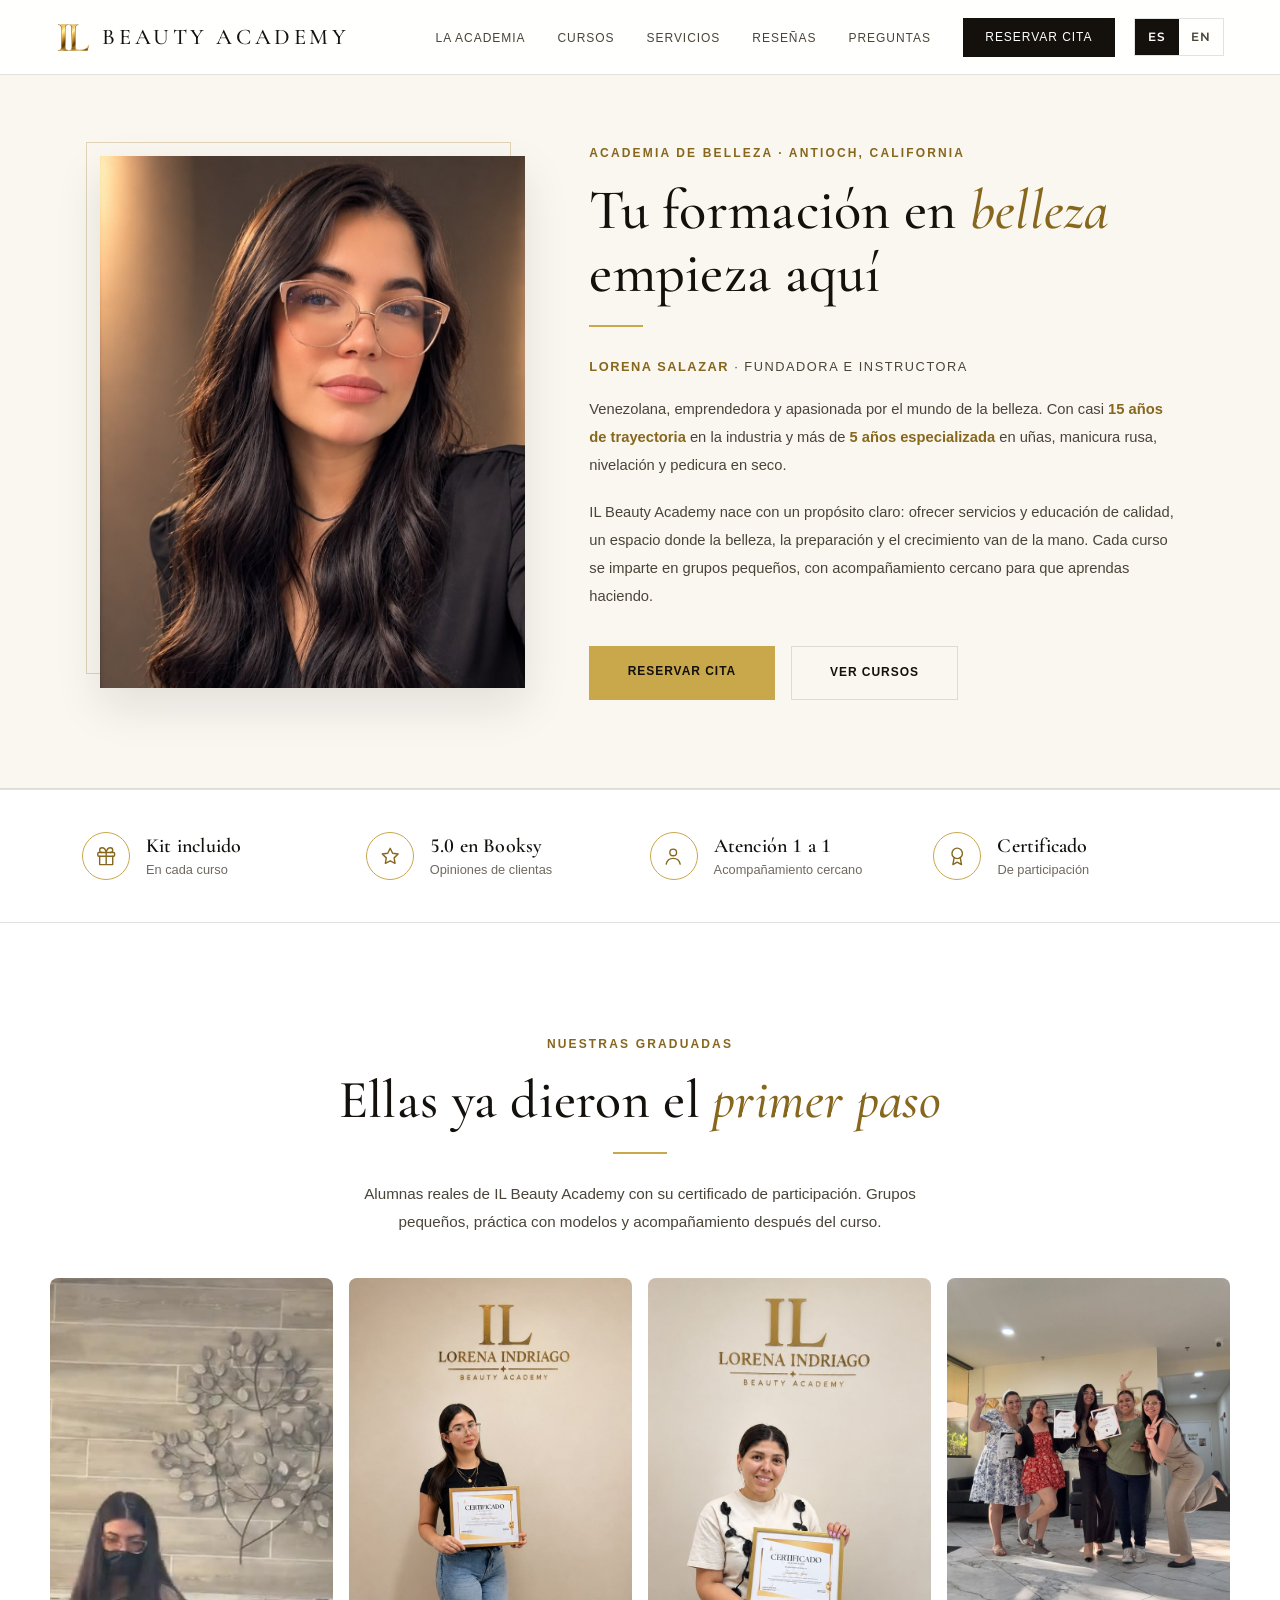
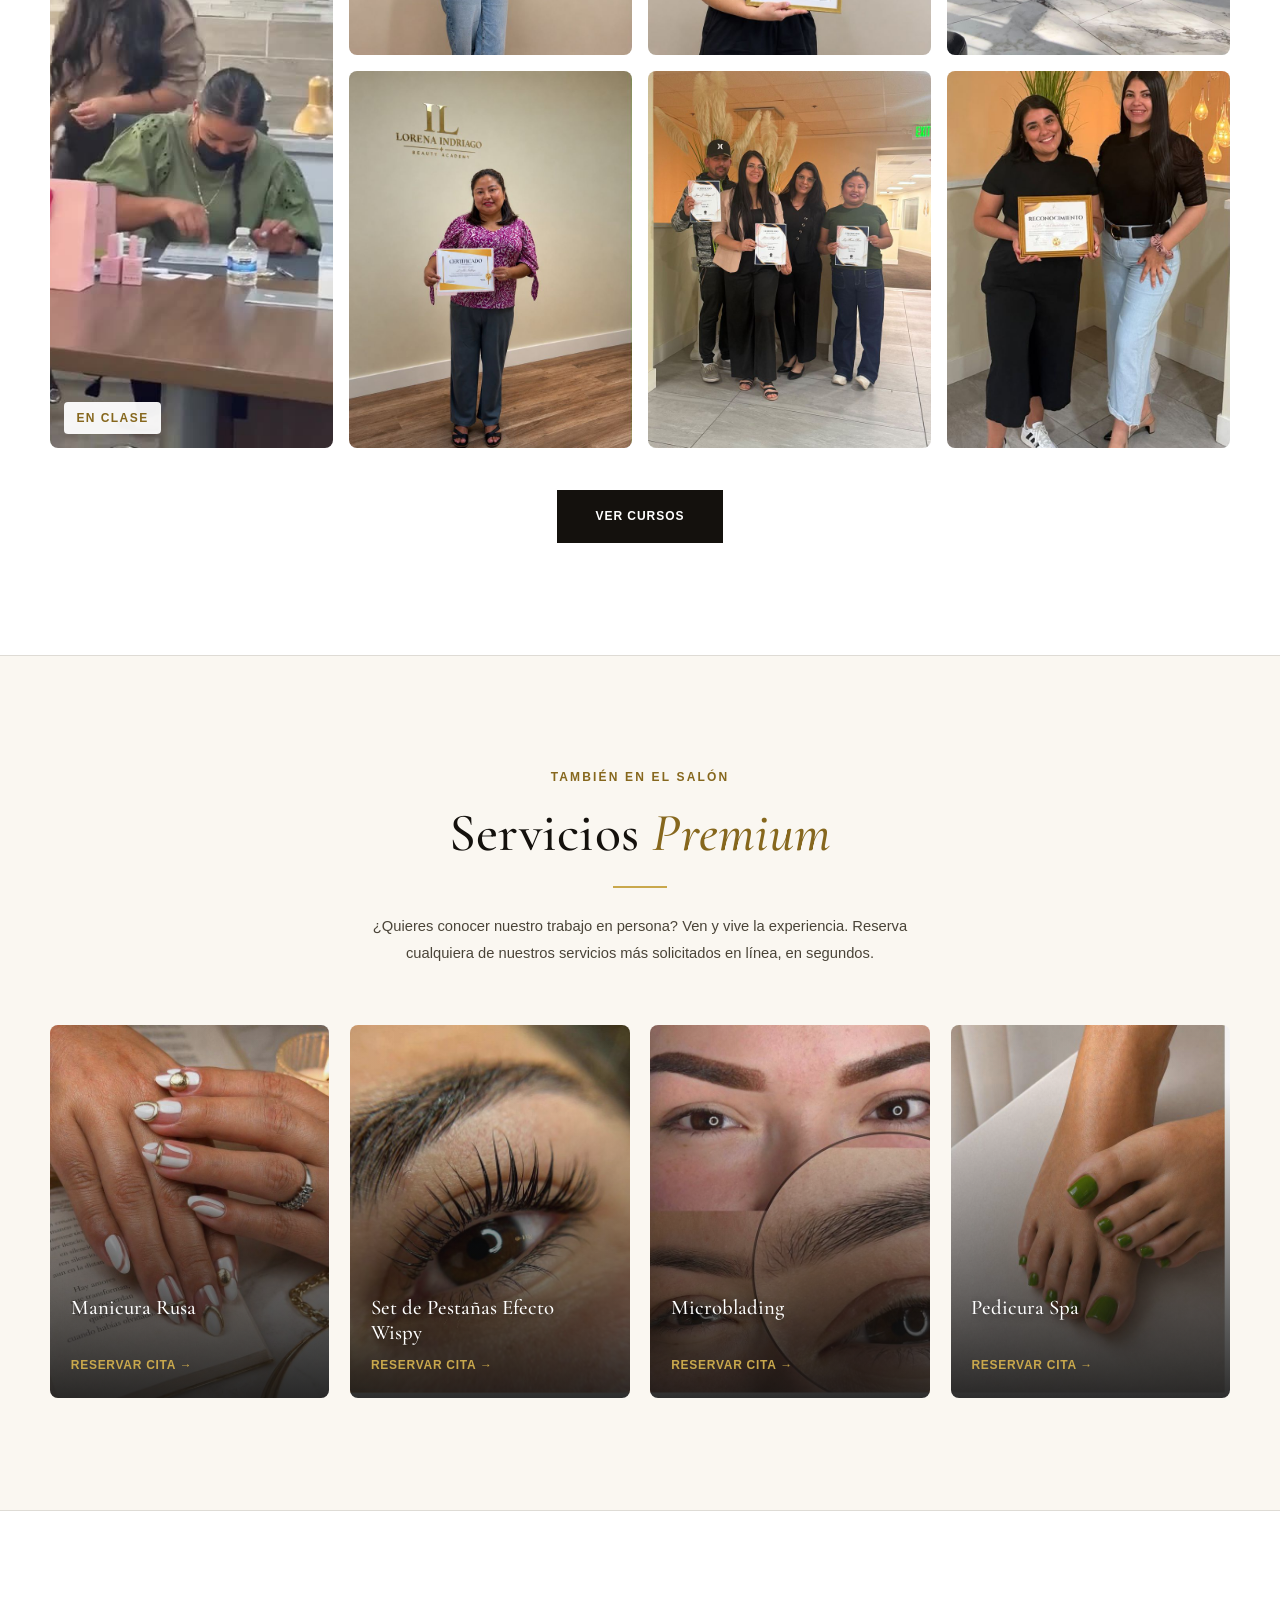
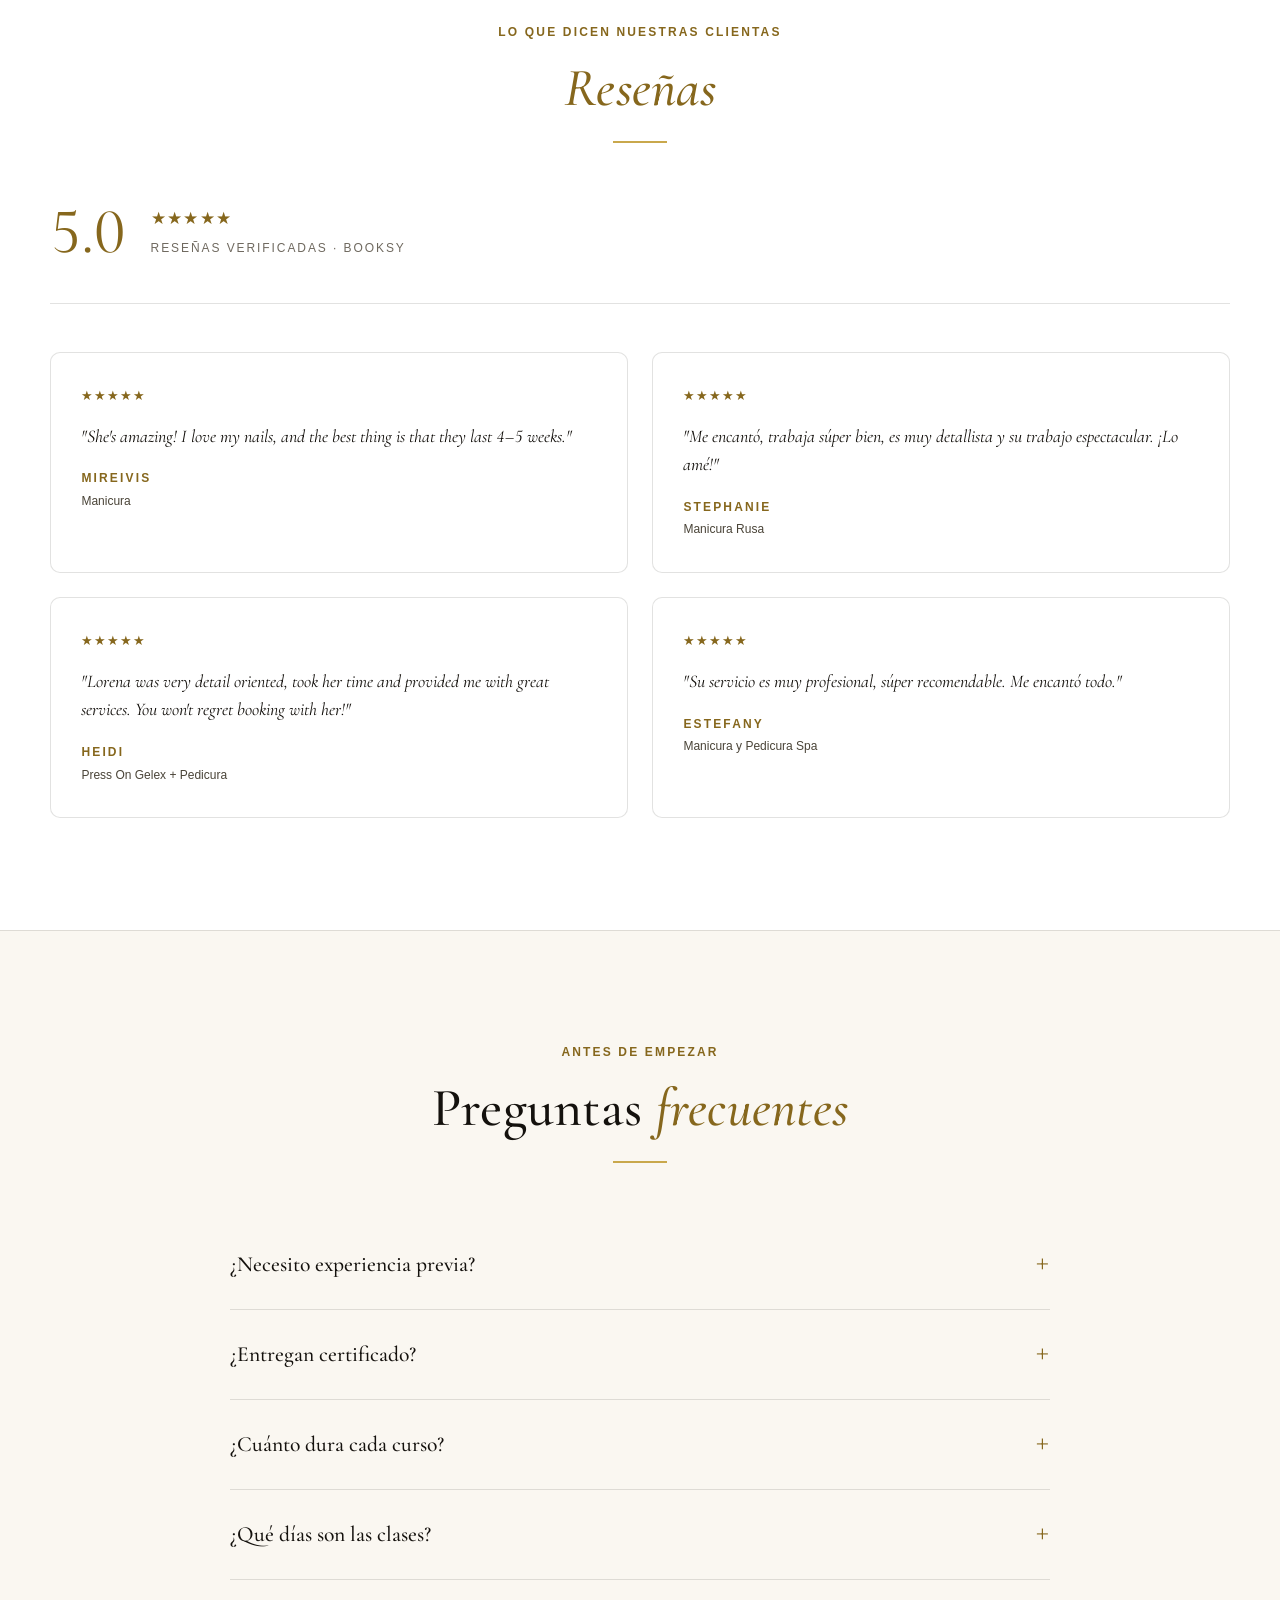
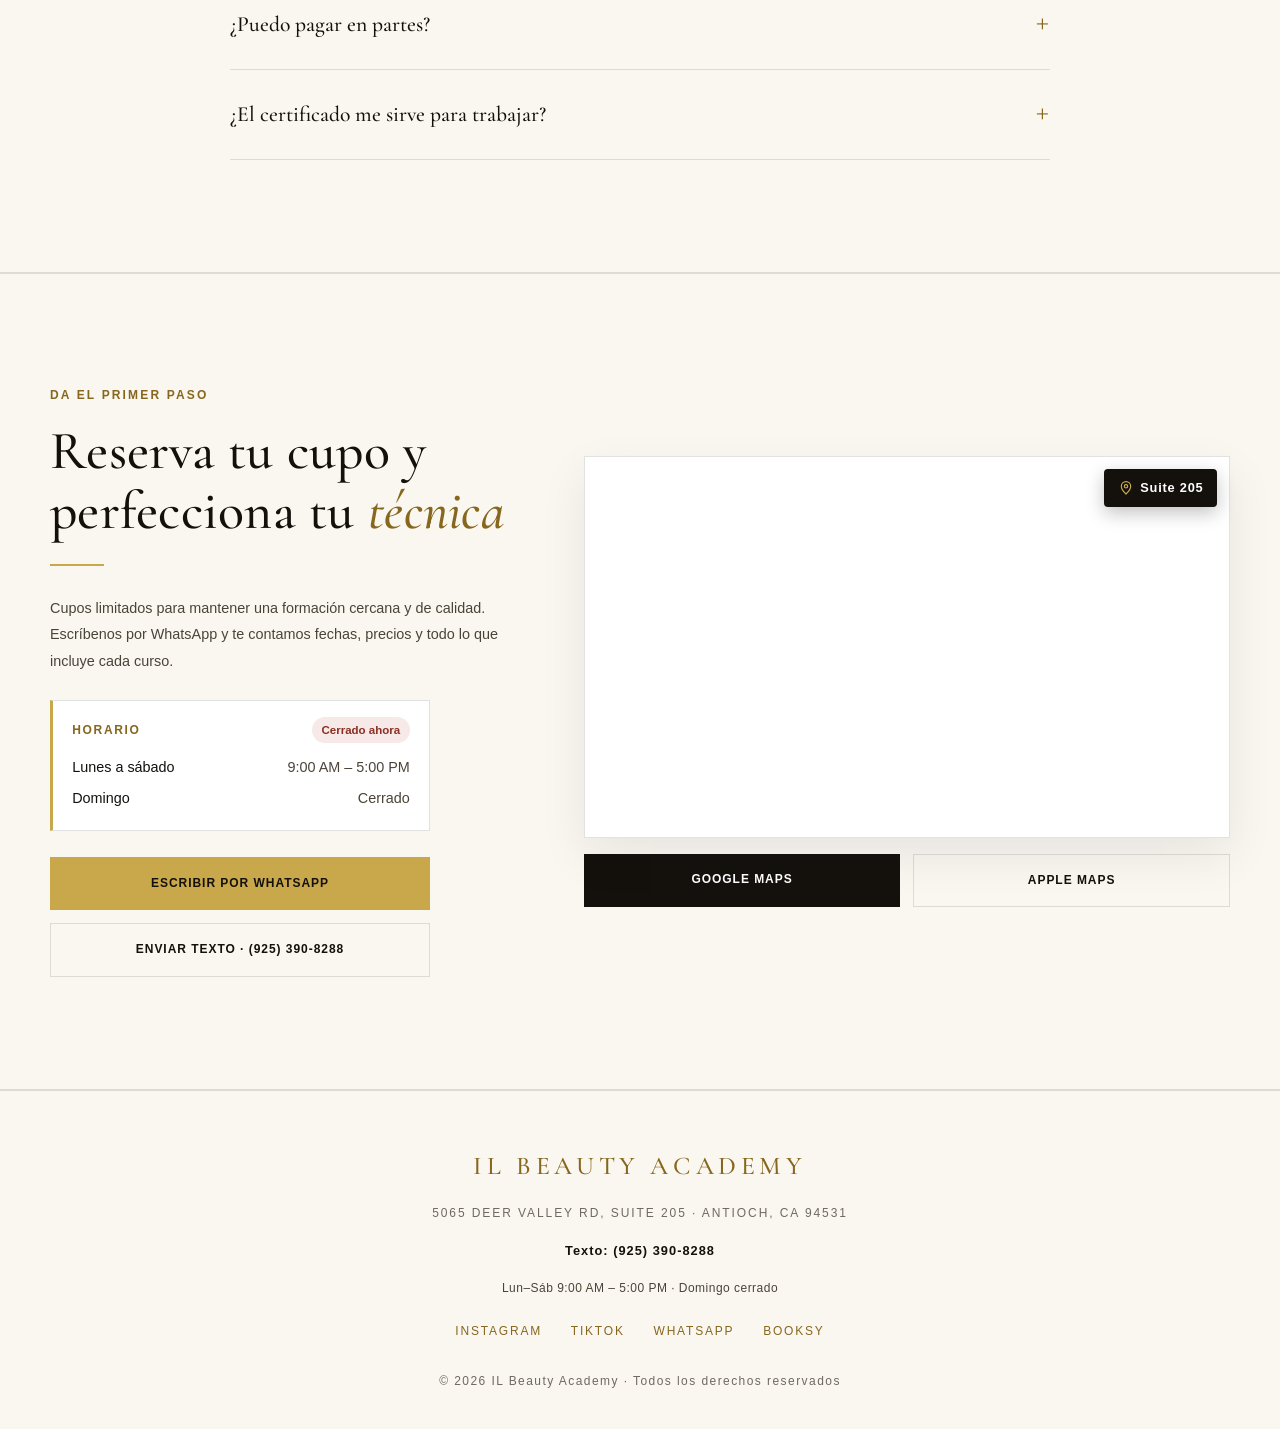
==== commit 492465dd: "Cursos: tarjeta de Manicura Rusa Pro, diferencias y nuevas preguntas - Manicura Rusa Pro (/cursos): " ====
--- a/index.html
+++ b/index.html
@@ -307,8 +307,20 @@
   }
 </style>
 <link rel="stylesheet" href="typography.css?v=2"/>
-<link rel="stylesheet" href="/site.css?v=18"/>
-<script type="application/ld+json">{"@context": "https://schema.org", "@type": "BeautySalon", "name": "IL Beauty Academy", "url": "https://ilbeautyacademy.com/", "image": "https://ilbeautyacademy.com/img/og-image.jpg?v=3", "telephone": "+1-925-390-8288", "address": {"@type": "PostalAddress", "streetAddress": "5065 Deer Valley Rd, Suite 205", "addressLocality": "Antioch", "addressRegion": "CA", "postalCode": "94531", "addressCountry": "US"}, "sameAs": ["https://www.instagram.com/cuidatupiel.vida", "https://www.tiktok.com/@nailslore19", "https://booksy.com/en-us/1698446_il-beauty-academy_nail-salon_103886_antioch"], "hasMap": "https://maps.app.goo.gl/nbDPUWKwXdyxn8jh6", "logo": "https://ilbeautyacademy.com/img/logo-completo.jpg", "openingHoursSpecification": [{"@type": "OpeningHoursSpecification", "dayOfWeek": ["Monday", "Tuesday", "Wednesday", "Thursday", "Friday", "Saturday"], "opens": "09:00", "closes": "17:00"}]}</script>
+<link rel="stylesheet" href="/site.css?v=20"/>
+<script type="application/ld+json">{"@context": "https://schema.org", "@type": "BeautySalon", "name": "IL Beauty Academy", "url": "https://ilbeautyacademy.com/", "image": "https://ilbeautyacademy.com/img/og-image.jpg?v=3", "telephone": "+1-925-390-8288", "address": {"@type": "PostalAddress", "streetAddress": "5065 Deer Valley Rd, Suite 205", "addressLocality": "Antioch", "addressRegion": "CA", "postalCode": "94531", "addressCountry": "US"}, "sameAs": ["https://www.instagram.com/ilbeautyacademy_/", "https://www.tiktok.com/@nailslore19", "https://booksy.com/en-us/1698446_il-beauty-academy_nail-salon_103886_antioch"], "hasMap": "https://maps.app.goo.gl/nbDPUWKwXdyxn8jh6", "logo": "https://ilbeautyacademy.com/img/logo-completo.jpg", "openingHoursSpecification": [{"@type": "OpeningHoursSpecification", "dayOfWeek": ["Monday", "Tuesday", "Wednesday", "Thursday", "Friday", "Saturday"], "opens": "09:00", "closes": "17:00"}]}</script>
+<!-- Meta Pixel -->
+<script>
+!function(f,b,e,v,n,t,s){if(f.fbq)return;n=f.fbq=function(){n.callMethod?
+n.callMethod.apply(n,arguments):n.queue.push(arguments)};if(!f._fbq)f._fbq=n;
+n.push=n;n.loaded=!0;n.version='2.0';n.queue=[];t=b.createElement(e);t.async=!0;
+t.src=v;s=b.getElementsByTagName(e)[0];s.parentNode.insertBefore(t,s)}(window,
+document,'script','https://connect.facebook.net/en_US/fbevents.js');
+fbq('init','1121499000759709');
+fbq('track','PageView');
+</script>
+<noscript><img height="1" width="1" style="display:none" alt="" src="https://www.facebook.com/tr?id=1121499000759709&ev=PageView&noscript=1"/></noscript>
+<!-- End Meta Pixel -->
 </head>
 <body>
 
@@ -450,7 +462,10 @@
     <div class="reveal">
       <details class="faq"><summary>¿Necesito experiencia previa? <span class="plus">+</span></summary><div class="ans">No. Todos nuestros cursos están diseñados para empezar desde cero. Te acompañamos paso a paso hasta que domines la técnica.</div></details>
       <details class="faq"><summary>¿Entregan certificado? <span class="plus">+</span></summary><div class="ans">Sí. Al terminar cada curso recibes un certificado de participación de IL Beauty Academy que acredita la formación que completaste.</div></details>
-      <details class="faq"><summary>¿Cuánto dura cada curso? <span class="plus">+</span></summary><div class="ans">Depende del programa. Puedes ver la duración, la modalidad y todos los detalles de cada uno en nuestra página de Cursos. Escríbenos por WhatsApp para conocer las próximas fechas.</div></details>
+      <details class="faq"><summary>¿Cuánto dura cada curso? <span class="plus">+</span></summary><div class="ans">Depende del programa. Por ejemplo, Manicura Rusa Pro son 3 clases de 5 horas más práctica con modelo, una vez por semana en el día que elijas.</div></details>
+      <details class="faq"><summary>¿Qué días son las clases? <span class="plus">+</span></summary><div class="ans">Tú eliges. Las clases son una vez por semana, personalizadas o en grupo, y armamos el calendario contigo por WhatsApp.</div></details>
+      <details class="faq"><summary>¿Puedo pagar en partes? <span class="plus">+</span></summary><div class="ans">Sí. Apartas tu fecha con un depósito y el resto lo pagas el primer día de clase, con facilidades de pago.</div></details>
+      <details class="faq"><summary>¿El certificado me sirve para trabajar? <span class="plus">+</span></summary><div class="ans">Recibes un certificado de participación de IL Beauty Academy. Para trabajar cobrando en California se requiere la licencia de manicurista del estado. Si ya la tienes, el curso te suma técnicas premium.</div></details>
     </div>
   </div>
 </section>
@@ -494,7 +509,7 @@
     <a class="foot-phone" href="sms:+19253908288" aria-label="Enviar texto al (925) 390-8288">Texto: (925) 390-8288</a>
     <div class="foot-hours">Lun–Sáb 9:00 AM – 5:00 PM · Domingo cerrado</div>
     <div class="foot-links">
-      <a href="https://www.instagram.com/cuidatupiel.vida" target="_blank">Instagram</a>
+      <a href="https://www.instagram.com/ilbeautyacademy_/" target="_blank">Instagram</a>
       <a href="https://www.tiktok.com/@nailslore19" target="_blank">TikTok</a>
       <a href="https://wa.me/19253908288" target="_blank">WhatsApp</a>
       <a href="https://booksy.com/en-us/1698446_il-beauty-academy_nail-salon_103886_antioch" target="_blank">Booksy</a>
@@ -523,7 +538,7 @@
   new IntersectionObserver(function(es){es.forEach(function(e){if(e.isIntersecting)start();else if(v.src)v.pause();});},{threshold:.25}).observe(v);
 })();
 </script>
-<script src="/lang.js?v=12"></script>
+<script src="/lang.js?v=16"></script>
 <script src="/reviews-live.js?v=1"></script>
 <script>
 /* "Abierto ahora / Cerrado ahora" según la hora de Antioch (lun–sáb 9 AM–5 PM) */
@@ -538,5 +553,15 @@
 })();
 </script>
 
+<script>
+document.addEventListener('click', function (e) {
+  var a = e.target.closest('a[href*="wa.me"], a[href*="whatsapp.com"], a[href^="sms:"]');
+  if (!a || typeof fbq !== 'function') return;
+  fbq('track', 'Contact', {
+    content_name: document.title,
+    method: a.href.indexOf('sms:') === 0 ? 'sms' : 'whatsapp'
+  });
+}, true);
+</script>
 </body>
 </html>
--- a/site.css
+++ b/site.css
@@ -277,3 +277,12 @@
 }
 .bf section[id]{scroll-margin-top:84px;}
 .bf-video-ph{display:block;width:100%;height:100%;object-fit:cover;}
+
+/* Manicura Rusa Pro: línea de 20 horas + kit, y bloque de 20 horas */
+.bf-highlight{display:inline-block;background:var(--gold);color:var(--ink);font-weight:700;font-size:.95rem;line-height:1.5;padding:.5rem .9rem;margin:0 0 1.1rem;border-radius:3px;}
+.bf-hours{max-width:720px;margin:-1rem auto 2rem;text-align:center;font-size:.95rem;line-height:1.7;color:var(--ink-soft);background:#fff;border:1px solid var(--line);padding:.9rem 1.2rem;}
+.bf-hours strong{color:var(--ink);}
+
+/* Tarjetas de cursos: etiqueta larga y línea que diferencia cada curso */
+.course-tag{max-width:calc(100% - 2rem);white-space:normal;line-height:1.4;}
+.course-diff{font-size:.88rem;font-weight:600;color:var(--ink);line-height:1.55;margin:-.3rem 0 1rem;padding-left:.7rem;border-left:2px solid var(--gold);}
